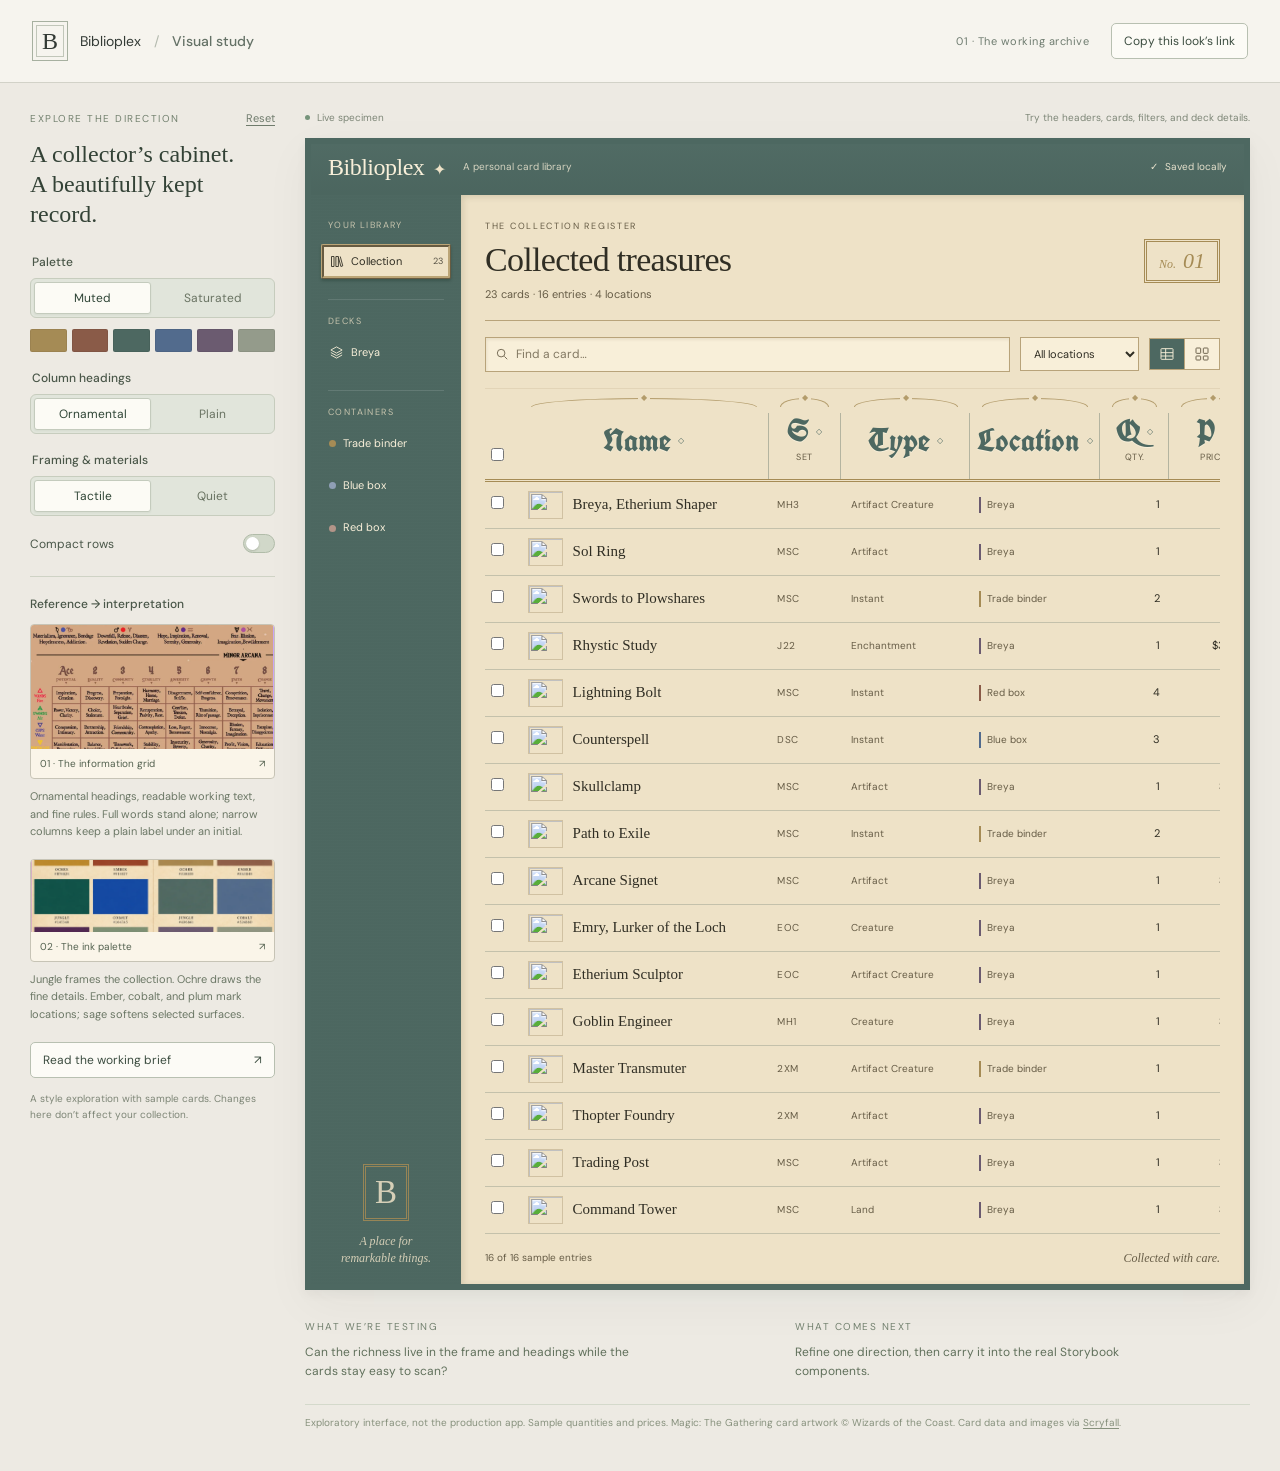
==== public/index.html @ 2338e97a "Create standalone Biblioplex visual design study" ====
<!doctype html>
<html lang="en">
<head>
  <meta charset="utf-8">
  <meta name="viewport" content="width=device-width,initial-scale=1">
  <meta name="theme-color" content="#edeae3">
  <meta name="description" content="An evolving visual study for Biblioplex: translating fantasy publishing, physical collections, and personal software into a working interface.">
  <title>Biblioplex — visual study</title>
  <link rel="preconnect" href="https://fonts.googleapis.com">
  <link rel="preconnect" href="https://fonts.gstatic.com" crossorigin>
  <link href="https://fonts.googleapis.com/css2?family=DM+Sans:wght@400;500;600;700&family=IM+Fell+English:ital@0;1&family=UnifrakturCook:wght@700&display=swap" rel="stylesheet">
  <link rel="stylesheet" href="./study.css">
  <script type="module" src="./study.js"></script>
</head>
<body>
  <header class="study-header">
    <a class="study-identity" href="./"><span class="study-monogram">B</span><span>Biblioplex <span class="study-divider">/</span> <strong>Visual study</strong></span></a>
    <div class="study-header-actions"><span class="study-edition">01 · The working archive</span><button id="copy-link" class="study-button">Copy this look’s link</button></div>
  </header>
  <div class="study-layout">
    <aside class="study-rail" aria-label="Design study controls and references">
      <div class="study-rail-heading"><span class="overline">Explore the direction</span><button id="reset-study" class="text-button">Reset</button></div>
      <p class="study-lead">A collector’s cabinet.<br>A beautifully kept record.</p>
      <form id="design-controls" class="study-controls">
        <fieldset><legend>Palette</legend><div class="segmented"><label><input type="radio" name="palette" value="muted" checked><span>Muted</span></label><label><input type="radio" name="palette" value="saturated"><span>Saturated</span></label></div></fieldset>
        <div id="palette-swatches" class="swatches" aria-label="Exact reference colors"></div>
        <fieldset><legend>Column headings</legend><div class="segmented"><label><input type="radio" name="headings" value="ornate" checked><span>Ornamental</span></label><label><input type="radio" name="headings" value="plain"><span>Plain</span></label></div></fieldset>
        <fieldset><legend>Framing & materials</legend><div class="segmented"><label><input type="radio" name="frame" value="tactile" checked><span>Tactile</span></label><label><input type="radio" name="frame" value="quiet"><span>Quiet</span></label></div></fieldset>
        <label class="toggle-label"><span>Compact rows</span><input type="checkbox" name="compact" role="switch"></label>
      </form>
      <div class="reference-block">
        <h2>Reference → interpretation</h2>
        <button class="reference-image" data-reference="grid" aria-label="Enlarge medieval grid reference"><img src="./assets/medieval-grid-reference.png" alt="Tarot reference with expressive medieval lettering above a dense ruled table"><span>01 · The information grid <span aria-hidden="true">↗</span></span></button>
        <p>Ornamental headings, readable working text, and fine rules. Full words stand alone; narrow columns keep a plain label under an initial.</p>
        <button class="reference-image palette-image" data-reference="palette" aria-label="Enlarge palette reference"><img src="./assets/palette-reference.png" alt="Two palettes of ochre, ember, jungle, cobalt, plum, and sage with hex values"><span>02 · The ink palette <span aria-hidden="true">↗</span></span></button>
        <p>Jungle frames the collection. Ochre draws the fine details. Ember, cobalt, and plum mark locations; sage softens selected surfaces.</p>
      </div>
      <button id="open-brief" class="study-button brief-button">Read the working brief <span aria-hidden="true">↗</span></button>
      <p class="study-footnote">A style exploration with sample cards. Changes here don’t affect your collection.</p>
    </aside>

    <main class="study-canvas" aria-label="Interactive Biblioplex study">
      <div class="canvas-caption"><span><span class="status-dot"></span> Live specimen</span><span>Try the headers, cards, filters, and deck details.</span></div>
      <div id="specimen" class="app" data-headings="ornate" data-frame="tactile">
        <header class="app-bar"><button class="app-brand" data-view="collection" aria-label="Go to collection">Biblioplex <span aria-hidden="true">✦</span></button><span class="app-bar-subtitle">A personal card library</span><span class="app-save-state"><span aria-hidden="true">✓</span> Saved locally</span></header>
        <div class="app-layout">
          <aside class="app-sidebar">
            <span class="nav-eyebrow">Your library</span>
            <nav aria-label="Biblioplex navigation">
              <button class="nav-item" data-view="collection" aria-current="page"><svg aria-hidden="true" viewBox="0 0 24 24"><path d="M4 4h4v16H4zM11 4h4v16h-4zM18 4l4 15-3 1-4-15"/></svg><span>Collection</span><small id="nav-card-count"></small></button>
              <div class="nav-divider"></div><span class="nav-eyebrow">Decks</span>
              <button class="nav-item" data-view="deck"><svg aria-hidden="true" viewBox="0 0 24 24"><path d="m12 3 9 5-9 5-9-5 9-5Zm-9 9 9 5 9-5M3 16l9 5 9-5"/></svg><span class="deck-title">Breya</span></button>
              <div class="nav-divider"></div><span class="nav-eyebrow">Containers</span>
              <button class="nav-item container-nav" data-location="Trade binder"><span class="location-dot ochre"></span><span>Trade binder</span></button>
              <button class="nav-item container-nav" data-location="Blue box"><span class="location-dot cobalt"></span><span>Blue box</span></button>
              <button class="nav-item container-nav" data-location="Red box"><span class="location-dot ember"></span><span>Red box</span></button>
            </nav>
            <div class="library-plate"><span class="library-plate-initial">B</span><span>A place for<br>remarkable things.</span></div>
          </aside>
          <div class="app-workspace">
            <section id="collection-view">
              <header class="workspace-header"><div><div class="app-eyebrow">The collection register</div><h1>Collected treasures</h1><p id="collection-summary"></p></div><span class="edition-mark" aria-hidden="true">No. <strong>01</strong></span></header>
              <div class="collection-tools">
                <label class="app-search"><svg aria-hidden="true" viewBox="0 0 24 24"><circle cx="10.5" cy="10.5" r="6.5"/><path d="m16 16 5 5"/></svg><input id="search" type="search" placeholder="Find a card…" aria-label="Search collection"></label>
                <label class="location-filter"><span class="sr-only">Filter by location</span><select id="location-filter"><option value="">All locations</option><option>Breya</option><option>Trade binder</option><option>Blue box</option><option>Red box</option></select></label>
                <div class="view-switch" aria-label="Collection display"><button data-display="table" aria-label="Table view" aria-pressed="true"><svg aria-hidden="true" viewBox="0 0 24 24"><rect x="3" y="4" width="18" height="16" rx="1"/><path d="M3 10h18M3 15h18M10 4v16"/></svg></button><button data-display="gallery" aria-label="Gallery view" aria-pressed="false"><svg aria-hidden="true" viewBox="0 0 24 24"><rect x="3" y="3" width="7" height="8" rx="1"/><rect x="14" y="3" width="7" height="8" rx="1"/><rect x="3" y="15" width="7" height="6" rx="1"/><rect x="14" y="15" width="7" height="6" rx="1"/></svg></button></div>
              </div>
              <div id="selection-bar" class="selection-bar" hidden><span id="selection-count"></span><button id="clear-selection">Clear selection</button></div>
              <div class="table-scroll" id="table-view"><table id="collection-table" aria-label="Sample card collection"><colgroup></colgroup><thead><tr></tr></thead><tbody></tbody></table></div>
              <div id="gallery-view" class="card-gallery" hidden></div>
              <div id="no-results" class="no-results" hidden><span aria-hidden="true">✦</span><h2>No cards found</h2><p>Try another name or look in all locations.</p><button id="clear-filters" class="app-button">Clear filters</button></div>
              <footer class="collection-footer"><span id="result-count" aria-live="polite"></span><span class="footer-imprint">Collected with care.</span></footer>
            </section>
            <section id="deck-view" hidden>
              <header class="workspace-header"><div><div class="app-eyebrow" id="deck-format-label">Your decks / Commander</div><h1 class="deck-title">Breya</h1><p>Breya, Etherium Shaper</p></div><button id="edit-deck" class="app-button primary">Edit details</button></header>
              <div class="deck-overview"><button id="commander-preview" aria-label="View Breya card"><img id="commander-art" alt="Breya, Etherium Shaper card artwork"></button><div class="deck-overview-copy"><span class="record-label">The artifact collection</span><p id="deck-description">An artifact toolbox, assembled one curious piece at a time.</p><span class="deck-color-identity">White · Blue · Black · Red</span></div></div>
              <div class="deck-section-header"><h2>The decklist</h2><span>Sample excerpt</span></div>
              <div id="deck-columns" class="deck-columns"></div>
              <footer class="collection-footer"><span>Names and artwork from Scryfall</span><span class="footer-imprint">A work in progress, worth keeping.</span></footer>
            </section>
          </div>
        </div>
      </div>
      <div class="study-observations"><div><span class="overline">What we’re testing</span><p>Can the richness live in the frame and headings while the cards stay easy to scan?</p></div><div><span class="overline">What comes next</span><p>Refine one direction, then carry it into the real Storybook components.</p></div></div>
      <footer class="study-credits">Exploratory interface, not the production app. Sample quantities and prices. Magic: The Gathering card artwork © Wizards of the Coast. Card data and images via <a href="https://scryfall.com" target="_blank" rel="noreferrer">Scryfall</a>.</footer>
    </main>
  </div>

  <dialog id="deck-dialog" class="app-dialog" aria-labelledby="deck-dialog-title"><form id="deck-form"><header class="dialog-header"><span class="app-eyebrow">Deck record · 01</span><h2 id="deck-dialog-title">Edit deck details</h2><button type="button" class="dialog-close" data-close aria-label="Close deck details">×</button></header><div class="dialog-body"><label>Deck name<input name="name" required maxlength="80"></label><label>Description<textarea name="description" rows="3" maxlength="500"></textarea></label><label>Format<select name="format"><option>Commander</option><option>Modern</option><option>Legacy</option><option>Casual</option></select></label></div><footer class="dialog-footer"><button type="button" class="app-button" data-close>Cancel</button><button type="submit" class="app-button primary">Save changes</button></footer></form></dialog>
  <dialog id="card-dialog" class="app-dialog card-dialog" aria-labelledby="card-dialog-title"><button class="dialog-close" data-close aria-label="Close card details">×</button><div class="card-detail-layout"><img id="card-full-image" alt=""><div class="card-detail-copy"><span class="app-eyebrow">From the collection</span><h2 id="card-dialog-title"></h2><p id="card-type"></p><p id="card-oracle"></p><dl id="card-record"></dl><a id="card-source" target="_blank" rel="noreferrer">View on Scryfall ↗</a></div></div></dialog>
  <dialog id="reference-dialog" class="reference-dialog" aria-label="Enlarged design reference"><button class="dialog-close" data-close aria-label="Close reference">×</button><img id="reference-full-image" alt=""><p id="reference-caption"></p></dialog>
  <dialog id="brief-dialog" class="brief-dialog" aria-labelledby="brief-title"><button class="dialog-close" data-close aria-label="Close brief">×</button><span class="overline">Working brief · September 9, 2026</span><h2 id="brief-title">The working archive</h2><p class="brief-intro">The richness of fantasy publishing. The pleasure of keeping physical objects. The directness of personal software.</p><h3>The cards are the treasure</h3><p>Artwork and information stay important. The surrounding material should make them feel collected and cared for.</p><h3>Rich at the edges, clear at the center</h3><p>Give framing, headings, and special surfaces room for expression. Keep repeated rows and forms comfortable to use.</p><h3>Materials have a job</h3><p>Paper holds records, a frame contains them, an inset field invites writing. Depth should describe the interface.</p><h3>Dense can be beautiful</h3><p>Use alignment, proportion, typography, and rules to make a dense collection legible.</p><h3>Test the feeling through use</h3><p>Compare sorting, narrow columns, real artwork, empty results, and an edit dialog. We’ll choose treatments here, then verify them in the production components.</p><div class="brief-decision"><strong>Current direction</strong><p>B’s material character; the exact supplied palettes; medieval column lettering; no repeated label beneath a full-word heading. Everything else is still open to refinement.</p></div></dialog>
  <div id="study-toast" class="study-toast" role="status" hidden></div>
</body>
</html>
---- public/study.css ----
:root{font-family:'DM Sans',sans-serif;color:#333a35;background:#edeae3;font-synthesis:none;--jungle:#4d6861;--ochre:#a58b55;--ember:#8a5b48;--cobalt:#526b8d;--plum:#6b5b70;--sage:#949b8b;--paper:#eee2c7;--paper-light:#f8efd9;--ink:#302e24;--muted-ink:#665c46;--rule:#b8a37a;--row-pad:9px;--display-font:'UnifrakturCook',Georgia,serif;--content-font:'IM Fell English',Georgia,serif}
*{box-sizing:border-box}body{margin:0}button,input,textarea,select{font:inherit}button{cursor:pointer}button,a,input,textarea,select{touch-action:manipulation}button{transition:transform 120ms cubic-bezier(.23,1,.32,1)}button:active{transform:translateY(1px)}a{color:inherit}button:focus-visible,a:focus-visible,input:focus-visible,select:focus-visible,textarea:focus-visible{outline:3px solid var(--cobalt);outline-offset:3px}[hidden]{display:none!important}.sr-only{position:absolute;width:1px;height:1px;padding:0;margin:-1px;overflow:hidden;clip:rect(0,0,0,0);white-space:nowrap;border:0}
.study-header{min-height:83px;border-bottom:1px solid #d2d2c8;display:flex;align-items:center;justify-content:space-between;gap:20px;padding:18px 32px;background:#f6f4ee}.study-identity{display:flex;align-items:center;gap:12px;text-decoration:none;font-size:14px}.study-identity strong{font-weight:500;color:#647166}.study-monogram{font:24px 'IM Fell English',serif;display:grid;place-items:center;width:36px;height:40px;border:1px solid #a7b0a0;box-shadow:inset 0 0 0 3px #f6f4ee,inset 0 0 0 4px #c1c6b9}.study-divider{margin:0 9px;color:#b4baae}.study-header-actions{display:flex;gap:22px;align-items:center}.study-edition{font-size:11px;letter-spacing:.5px;color:#6f7c70}.study-button{border:1px solid #b8c0b1;background:#fcfbf6;border-radius:5px;padding:9px 12px;font-size:12px;color:#3c4d40}.study-button:hover{background:#e8eddf}.text-button{padding:0;background:none;border:0;font-size:11px;text-decoration:underline;text-underline-offset:3px;color:#6f7b6c}.study-layout{max-width:1900px;margin:auto;padding:28px 30px 40px;display:grid;grid-template-columns:245px minmax(0,1fr);gap:30px}.study-rail{min-width:0}.study-rail-heading{display:flex;align-items:center;justify-content:space-between}.overline{font-size:10px;letter-spacing:1.5px;text-transform:uppercase;color:#73816f}.study-lead{font:24px/1.25 'IM Fell English',Georgia,serif;margin:14px 0 25px;color:#334236}.study-controls{display:grid;gap:18px}.study-controls fieldset{padding:0;border:0;margin:0;min-width:0}.study-controls legend{font-size:12px;font-weight:500;margin-bottom:8px;color:#4a5749}.segmented{display:flex;border:1px solid #c7cdbe;background:#e1e5db;padding:3px;border-radius:6px;gap:3px}.segmented label{flex:1;position:relative;text-align:center;cursor:pointer}.segmented input{position:absolute;opacity:0;width:1px;height:1px}.segmented span{display:block;border:1px solid transparent;border-radius:3px;padding:7px 5px;font-size:12px;color:#697362}.segmented input:checked+span{background:#fcfbf5;color:#2f4536;border-color:#c4cbbd;box-shadow:0 1px 2px #364b3410}.segmented input:focus-visible+span{outline:3px solid var(--cobalt);outline-offset:2px}.toggle-label{display:flex;justify-content:space-between;align-items:center;font-size:12px;color:#4a5749}.toggle-label input{appearance:none;width:32px;height:19px;border-radius:20px;border:1px solid #b1bca9;background:#d1d8c9;position:relative;margin:0;cursor:pointer}.toggle-label input:before{content:'';position:absolute;width:13px;height:13px;top:2px;left:2px;border-radius:50%;background:#fff;box-shadow:0 1px 2px #26332433}.toggle-label input:checked{background:#4d6861;border-color:#4d6861}.toggle-label input:checked:before{left:15px}.swatches{display:grid;grid-template-columns:repeat(6,1fr);gap:5px;margin-top:-7px}.swatch{height:23px;border-radius:2px;border:1px solid #00000010;position:relative}.swatch span{position:absolute;z-index:12;bottom:30px;left:0;min-width:110px;white-space:nowrap;background:#fcfbf5;border:1px solid #b8c0b1;padding:7px;border-radius:3px;font-size:10px;display:none;box-shadow:0 3px 12px #2d3c2a20}.swatch:hover span,.swatch:focus span{display:block}.swatch:nth-last-child(-n+3) span{left:auto;right:0}.reference-block{border-top:1px solid #cfd3c5;margin-top:23px;padding-top:19px}.reference-block h2{font-size:12px;font-weight:500;color:#4a5749;margin:0 0 12px}.reference-image{border:1px solid #c7c4b6;border-radius:4px;display:block;width:100%;padding:0;background:#faf5e9;overflow:hidden;text-align:left;color:#53614f}.reference-image img{display:block;width:100%;height:124px;object-fit:cover;object-position:50% 68%}.reference-image>span{display:flex;justify-content:space-between;padding:8px 9px;font-size:10px}.palette-image img{height:72px;object-position:center 44%}.reference-block p{font-size:11px;line-height:1.6;color:#6b7765;margin:9px 0 18px}.brief-button{display:flex;justify-content:space-between;width:100%;margin-top:3px}.study-footnote{font-size:10px;line-height:1.6;color:#7d8576;margin:13px 0}.study-canvas{min-width:0}.canvas-caption{display:flex;justify-content:space-between;gap:20px;font-size:10px;color:#7d8677;margin:0 0 14px}.canvas-caption>span:first-child{display:flex;align-items:center;gap:7px}.status-dot{width:5px;height:5px;border-radius:50%;background:#76947b}.study-observations{display:grid;grid-template-columns:1fr 1fr;gap:35px;padding:24px 0 15px}.study-observations p{font-size:12px;line-height:1.6;max-width:340px;margin:8px 0;color:#60705b}.study-credits{font-size:10px;line-height:1.6;color:#87917d;padding-top:10px;border-top:1px solid #d4d9cb}.study-credits a{text-underline-offset:2px}
.app{border:6px solid var(--jungle);background:var(--jungle);color:var(--ink);font:12px/1.4 'DM Sans',sans-serif;box-shadow:0 4px 10px #27352d0c,0 14px 45px #27352d0b;min-width:0}.app-bar{display:flex;align-items:center;gap:18px;padding:11px 17px 16px;color:var(--paper-light);background:linear-gradient(#ffffff05,#00000006)}.app-brand{font:24px/1 'IM Fell English',Georgia,serif;letter-spacing:-.5px;border:0;padding:0;background:none;color:inherit;white-space:nowrap}.app-brand span{font-size:16px;color:var(--paper);padding-left:3px}.app-bar-subtitle{font-size:10px;opacity:.8}.app-save-state{font-size:10px;margin-left:auto;white-space:nowrap;opacity:.9}.app-save-state>span{margin-right:4px}.app-layout{display:grid;grid-template-columns:150px minmax(0,1fr)}.app-sidebar{padding:24px 10px 17px;display:flex;flex-direction:column;color:var(--paper-light);background:repeating-linear-gradient(0deg,#00000002,#00000002 2px,#ffffff02 3px)}.nav-eyebrow{display:block;font-size:9px;text-transform:uppercase;letter-spacing:1.4px;color:var(--paper);opacity:.75;padding:0 7px;margin:0 0 12px}.app-sidebar nav{display:grid;gap:7px}.nav-item{display:flex;align-items:center;gap:7px;width:100%;border:1px solid transparent;border-radius:2px;background:transparent;color:inherit;font-size:11px;padding:9px 7px;text-align:left;min-width:0}.nav-item>span:not(.location-dot){min-width:0;overflow:hidden;text-overflow:ellipsis}.nav-item small{font-size:9px;opacity:.8;margin-left:auto}.nav-item svg{width:15px;height:15px;fill:none;stroke:currentColor;stroke-width:1.4;flex-shrink:0}.nav-item:hover{background:#ffffff10}.nav-item[aria-current="page"]{background:var(--paper);color:var(--ink);border:3px ridge color-mix(in srgb,var(--ochre) 70%,var(--paper));padding:7px 5px;box-shadow:0 2px 3px #10241c44}.nav-divider{height:1px;background:#ffffff1e;margin:13px 7px 8px}.nav-divider+.nav-eyebrow{margin-bottom:0}.location-dot{display:block;width:7px;height:7px;border-radius:50%;flex-shrink:0;background:var(--ochre)}.location-dot.cobalt{background:color-mix(in srgb,var(--cobalt) 65%,white)}.location-dot.ember{background:color-mix(in srgb,var(--ember) 65%,white)}.library-plate{margin-top:auto;display:grid;place-items:center;gap:12px;text-align:center;color:var(--paper);padding-top:50px;font:italic 12px/1.4 'IM Fell English',serif;opacity:.85}.library-plate-initial{font:33px 'IM Fell English',serif;border:3px double var(--ochre);width:46px;height:57px;display:grid;place-items:center}.app-workspace{background:var(--paper);box-shadow:inset 2px 2px 6px #3f351625;padding:25px 24px 15px;min-width:0}.workspace-header{display:flex;align-items:center;justify-content:space-between;gap:15px}.app-eyebrow{font:9px 'DM Sans',sans-serif;text-transform:uppercase;letter-spacing:1.7px;color:var(--muted-ink);margin-bottom:10px}.workspace-header h1{font:34px/1.05 var(--content-font);letter-spacing:-.7px;margin:0}.workspace-header p{font-size:11px;color:var(--muted-ink);margin:9px 0 0}.edition-mark{font:italic 12px 'IM Fell English',serif;color:var(--ochre);border:3px double var(--ochre);padding:6px 12px;white-space:nowrap}.edition-mark strong{font-weight:400;font-size:22px;margin-left:4px}.collection-tools{display:flex;gap:10px;align-items:center;flex-wrap:wrap;padding:16px 0;margin-top:18px;border-top:1px solid var(--rule);border-bottom:1px solid #a995702e}.app-search{display:flex;align-items:center;gap:7px;flex:1;min-width:140px;padding:8px 9px;border:1px solid var(--rule);background:var(--paper-light);box-shadow:inset 1px 2px 3px #49381515}.app-search svg{width:14px;height:14px;stroke:var(--muted-ink);fill:none;stroke-width:1.5;flex-shrink:0}.app-search input{background:transparent;color:var(--ink);width:100%;min-width:0;border:0;font-size:12px;padding:0}.app-search input:focus-visible{outline-offset:5px}.app-search input::placeholder{color:var(--muted-ink);opacity:.8}.location-filter select{font-size:11px;padding:8px 24px 8px 9px;border:1px solid var(--rule);border-radius:0;color:var(--ink);background:var(--paper-light);max-width:165px}.view-switch{display:flex;border:1px solid var(--rule)}.view-switch button{padding:7px 9px;background:var(--paper-light);border:0;color:var(--muted-ink);display:grid;place-items:center}.view-switch button+button{border-left:1px solid var(--rule)}.view-switch button[aria-pressed="true"]{background:var(--jungle);color:var(--paper-light)}.view-switch svg{width:16px;height:16px;stroke:currentColor;fill:none;stroke-width:1.4}.table-scroll{overflow-x:auto;max-width:100%}#collection-table{table-layout:fixed;border-collapse:collapse;min-width:100%;width:772px;text-align:left}#collection-table th{padding:0;font-weight:400;vertical-align:bottom;border-bottom:3px double var(--ochre);position:relative}#collection-table .check-head{vertical-align:bottom;padding:0 6px 13px}.column-head{container-type:inline-size;height:90px;position:relative}.sort-button{height:100%;width:100%;padding:23px 8px 12px;display:flex;flex-direction:column;align-items:center;justify-content:center;gap:5px;border:0;background:none;color:var(--jungle)}.header-letter{font:700 32px/1 var(--display-font);display:flex;gap:6px;align-items:center;justify-content:center;white-space:nowrap;text-shadow:0 1px var(--paper-light)}.header-initial{display:none}.header-arrow{width:8px;font:8px 'DM Sans',sans-serif;text-shadow:none;color:var(--jungle)}.header-caption{display:none;font-size:9px;letter-spacing:.5px;text-transform:uppercase;color:var(--muted-ink);white-space:nowrap}.header-arch{position:absolute;top:9px;left:12px;right:12px;height:9px;border:1px solid var(--ochre);border-bottom:0;border-radius:50% 50% 0 0/100% 100% 0 0;opacity:.8;pointer-events:none}.header-arch:after{content:'◆';position:absolute;top:-6px;left:calc(50% - 6px);width:12px;font:8px/10px Georgia,serif;color:var(--ochre);background:var(--paper);text-align:center}.sort-button:hover{background:color-mix(in srgb,var(--ochre) 12%,transparent)}th[aria-sort="ascending"] .sort-button,th[aria-sort="descending"] .sort-button{background:color-mix(in srgb,var(--sage) 20%,transparent)}.resize-handle{position:absolute;top:0;bottom:0;right:-5px;width:11px;border:0;background:none;cursor:col-resize;z-index:2;touch-action:none;padding:0}.resize-handle:before{content:'';position:absolute;top:24px;bottom:0;left:5px;border-left:1px solid color-mix(in srgb,var(--sage) 65%,var(--paper))}.resize-handle:hover:before,.resize-handle:focus-visible:before{border-left:3px solid var(--jungle)}.app input[type="checkbox"]{width:13px;height:13px;accent-color:var(--jungle);margin:0;cursor:pointer}#collection-table td{padding:var(--row-pad) 9px;border-bottom:1px solid color-mix(in srgb,var(--sage) 47%,var(--paper));vertical-align:middle;font-size:11px;color:var(--ink);overflow-wrap:anywhere;font-variant-numeric:tabular-nums}#collection-table td:first-child{padding-left:6px;padding-right:6px}#collection-table td.numeric{text-align:right}#collection-table .set-cell{color:var(--muted-ink);font-size:10px;letter-spacing:.5px}#collection-table .type-cell{font-size:10px;color:var(--muted-ink)}.card-name-button{padding:0;border:0;background:none;display:flex;gap:10px;align-items:center;text-align:left;color:var(--ink);width:100%;font:15px/1.13 var(--content-font)}.card-name-button:hover .card-name{text-decoration:underline;text-decoration-color:var(--ochre);text-underline-offset:3px}.card-thumb{display:block;width:35px;height:28px;object-fit:cover;border:1px solid #765c3540;flex-shrink:0}.card-name-button .card-name{min-width:0;overflow-wrap:anywhere}.location-label{display:inline-block;border-left:2px solid var(--plum);padding:1px 0 1px 6px;font-size:10px;color:var(--muted-ink)}.location-label[data-location="Trade binder"]{border-color:var(--ochre)}.location-label[data-location="Blue box"]{border-color:var(--cobalt)}.location-label[data-location="Red box"]{border-color:var(--ember)}#collection-table tbody tr:hover{background:color-mix(in srgb,var(--sage) 15%,transparent)}#collection-table tbody tr.selected{background:color-mix(in srgb,var(--sage) 27%,transparent)}.selection-bar{display:flex;justify-content:space-between;gap:16px;align-items:center;background:color-mix(in srgb,var(--sage) 27%,var(--paper));padding:9px 12px;font-size:11px;border-bottom:1px solid var(--rule)}.selection-bar button{font-size:11px;color:var(--ink);background:none;border:0;text-decoration:underline;text-underline-offset:3px}.collection-footer{display:flex;justify-content:space-between;gap:15px;padding:17px 0 3px;color:var(--muted-ink);font-size:10px}.footer-imprint{font:italic 12px var(--content-font)}.card-gallery{display:grid;grid-template-columns:repeat(auto-fill,minmax(125px,1fr));gap:18px;padding:20px 0}.gallery-card{border:0;background:none;padding:0;text-align:left;color:var(--ink)}.gallery-card img{display:block;width:100%;height:auto;aspect-ratio:488/680;border-radius:7px;object-fit:cover;box-shadow:0 2px 3px #30231630}.gallery-card span{display:block;font:14px var(--content-font);margin-top:8px}.gallery-card small{display:block;font-size:10px;margin-top:4px;color:var(--muted-ink)}.no-results{padding:45px 15px;text-align:center}.no-results>span{font-size:28px;color:var(--ochre)}.no-results h2{font:25px var(--content-font);margin:12px 0}.no-results p{font-size:12px;color:var(--muted-ink)}.app-button{border:1px solid var(--rule);padding:8px 12px;background:var(--paper-light);color:var(--ink);border-radius:2px;font-size:11px;box-shadow:inset 0 1px 0 #ffffff44,0 1px 1px #33261915}.app-button.primary{background:var(--jungle);border-color:var(--jungle);color:var(--paper-light);box-shadow:inset 0 1px 0 #ffffff33,0 2px 0 #1a342a66}.app-button:hover{filter:brightness(.97)}
.deck-overview{display:flex;gap:25px;align-items:center;margin:24px 0;border-top:3px double var(--ochre);border-bottom:1px solid var(--rule);padding:22px 0}.deck-overview>button{width:180px;flex-shrink:0;padding:4px;border:3px double var(--ochre);background:var(--paper-light)}.deck-overview img{width:100%;height:116px;display:block;object-fit:cover}.record-label{display:inline-block;font-size:9px;letter-spacing:1.2px;text-transform:uppercase;color:var(--muted-ink);border:3px double var(--ochre);padding:4px 8px}.deck-overview-copy>p{font:italic 19px/1.35 var(--content-font);max-width:290px;margin:16px 0}.deck-color-identity{font-size:10px;color:var(--muted-ink)}.deck-section-header{display:flex;align-items:center;justify-content:space-between;gap:20px;border-bottom:1px solid var(--rule);padding-bottom:10px}.deck-section-header h2{font:24px var(--content-font);margin:0}.deck-section-header>span{font-size:10px;color:var(--muted-ink)}.deck-columns{display:grid;grid-template-columns:1fr 1fr;gap:26px;margin:23px 0}.deck-group h3{font:20px var(--content-font);display:flex;justify-content:space-between;align-items:center;border-bottom:1px solid var(--rule);margin:0 0 6px;padding-bottom:7px}.deck-group h3 small{font:10px 'DM Sans',sans-serif;color:var(--muted-ink)}.deck-card{display:flex;gap:9px;align-items:center;border:0;background:none;padding:8px 0;text-align:left;width:100%;color:var(--ink);font:14px var(--content-font)}.deck-card>span:first-child{font:10px 'DM Sans',sans-serif;color:var(--muted-ink)}.deck-card:hover{text-decoration:underline;text-underline-offset:3px}
dialog{padding:0;border:0;max-height:calc(100dvh - 40px);overflow:auto}dialog::backdrop{background:#1e302db3;backdrop-filter:blur(2px)}.app-dialog{background:var(--paper);color:var(--ink);border:6px solid var(--jungle);outline:1px solid var(--ochre);width:min(460px,calc(100% - 32px));box-shadow:0 20px 70px #14221c60}.dialog-header{padding:24px 26px 20px;border-bottom:1px solid var(--rule);background:color-mix(in srgb,var(--ochre) 15%,var(--paper));position:relative}.dialog-header .app-eyebrow{display:inline-block;border:3px double var(--ochre);padding:3px 7px;letter-spacing:1px;margin-bottom:12px}.dialog-header h2{font:26px var(--content-font);margin:0 28px 0 0}.dialog-close{position:absolute;right:13px;top:10px;z-index:1;background:none;border:0;font:26px 'DM Sans',sans-serif;color:inherit;padding:2px 8px;line-height:1.2}.dialog-body{padding:22px 26px;display:grid;gap:18px}.dialog-body label{display:grid;gap:7px;font-size:12px;color:var(--ink)}.dialog-body input,.dialog-body textarea,.dialog-body select{min-width:0;width:100%;padding:9px 10px;border:1px solid var(--rule);background:var(--paper-light);color:var(--ink);font-size:13px;box-shadow:inset 1px 2px 3px #46331915;border-radius:1px}.dialog-body textarea{resize:vertical}.dialog-footer{padding:0 26px 24px;display:flex;justify-content:flex-end;gap:10px}.card-dialog{width:min(740px,calc(100% - 32px));padding:26px;position:relative}.card-detail-layout{display:grid;grid-template-columns:minmax(0,260px) minmax(0,1fr);gap:28px;align-items:center}.card-detail-layout>img{width:100%;border-radius:12px;box-shadow:0 5px 15px #30281933}.card-detail-copy h2{font:28px/1.1 var(--content-font);margin:12px 0}.card-detail-copy #card-type{font-size:11px;color:var(--muted-ink)}.card-detail-copy #card-oracle{font:16px/1.5 var(--content-font);white-space:pre-line}.card-detail-copy dl{display:grid;grid-template-columns:80px 1fr;gap:7px 12px;font-size:11px;border-top:1px solid var(--rule);padding-top:15px}.card-detail-copy dt{color:var(--muted-ink)}.card-detail-copy dd{margin:0}.card-detail-copy a{display:inline-block;font-size:11px;color:var(--jungle);margin-top:15px;text-underline-offset:3px}.reference-dialog{position:relative;width:min(1060px,calc(100% - 30px));background:#f7f0df;border:1px solid #8e977f;padding:24px}.reference-dialog img{display:block;max-width:100%;max-height:calc(100dvh - 145px);margin:8px auto 0;object-fit:contain}.reference-dialog p{font-size:12px;text-align:center;margin:15px 0 0;color:#626d58}.reference-dialog .dialog-close{background:#f7f0df;right:5px;top:3px}.brief-dialog{position:relative;width:min(610px,calc(100% - 30px));padding:38px 42px;background:#f8f5ed;color:#394837;border:1px solid #acb59f}.brief-dialog h2{font:38px 'IM Fell English',serif;margin:12px 0}.brief-intro{font:20px/1.45 'IM Fell English',serif;color:#617255}.brief-dialog h3{font-size:13px;margin:24px 0 7px}.brief-dialog p:not(.brief-intro){font-size:12px;line-height:1.7;color:#66755d;margin-top:0}.brief-decision{background:#e7ecdf;border-left:3px solid #8f9c7f;padding:14px 16px;margin-top:25px}.brief-decision strong{font-size:11px}.brief-decision p{margin:7px 0 0!important}.study-toast{position:fixed;bottom:24px;left:50%;transform:translateX(-50%);background:#2f493c;color:#f8f7ec;padding:12px 20px;border-radius:5px;box-shadow:0 4px 20px #1d382e30;font-size:12px;z-index:50;max-width:calc(100% - 30px)}
[data-headings="plain"] .column-head{height:47px}[data-headings="plain"] .header-arch{display:none}[data-headings="plain"] .header-letter{font:500 11px 'DM Sans',sans-serif;text-shadow:none;gap:5px}[data-headings="plain"] .sort-button{padding:12px 8px;align-items:start}[data-headings="plain"] .header-caption{display:none!important}[data-headings="plain"] .header-word{display:inline!important}[data-headings="plain"] .header-initial{display:none!important}[data-headings="plain"] .resize-handle:before{top:9px}[data-headings="plain"] .check-head{padding-bottom:13px}
[data-frame="quiet"].app{border-width:1px;box-shadow:none}[data-frame="quiet"] .app-bar{padding:16px 21px;background:none}[data-frame="quiet"] .app-sidebar{background:color-mix(in srgb,var(--sage) 22%,var(--paper));color:var(--ink);border-right:1px solid var(--rule)}[data-frame="quiet"] .nav-eyebrow,[data-frame="quiet"] .library-plate{color:var(--muted-ink)}[data-frame="quiet"] .nav-item[aria-current="page"]{border:0;border-left:2px solid var(--jungle);padding:9px 7px 9px 5px;box-shadow:none;background:var(--paper-light)}[data-frame="quiet"] .nav-divider{background:var(--rule);opacity:.5}[data-frame="quiet"] .library-plate-initial{border-width:1px}[data-frame="quiet"] .app-workspace,[data-frame="quiet"] .app-search,[data-frame="quiet"] .app-button{box-shadow:none}[data-frame="quiet"] .edition-mark{border-width:0}[data-frame="quiet"] .location-dot.cobalt{background:var(--cobalt)}[data-frame="quiet"] .location-dot.ember{background:var(--ember)}body[data-frame="quiet"] .app-dialog{border:1px solid var(--rule);outline:0}body[data-frame="quiet"] .dialog-header{background:var(--paper)}body[data-frame="quiet"] .dialog-header .app-eyebrow{border:0;padding:0}body[data-frame="quiet"] .dialog-body input,body[data-frame="quiet"] .dialog-body textarea{box-shadow:none}
@container(max-width:115px){.header-word{display:none}.header-initial{display:inline}.header-caption{display:block}.header-letter{font-size:31px}}
@media(min-width:1700px){.study-layout{grid-template-columns:260px minmax(0,1fr);gap:38px}.app-layout{grid-template-columns:175px minmax(0,1fr)}.app-workspace{padding:30px 32px 18px}.app-sidebar{padding:29px 15px}.card-thumb{width:42px;height:32px}.card-name-button{font-size:16px}}
@media(max-width:1150px){.study-layout{grid-template-columns:210px minmax(0,1fr);gap:22px;padding:23px 20px}.app-layout{grid-template-columns:1fr}.app-sidebar{padding:10px 15px;display:block}.app-sidebar>.nav-eyebrow,.app-sidebar .nav-eyebrow,.nav-divider,.library-plate,.container-nav{display:none}.app-sidebar nav{display:flex;gap:12px}.nav-item{width:auto;min-width:120px}.app-workspace{padding:23px 20px 15px}.study-edition{display:none}.study-header{padding:18px 20px}}
@media(max-width:780px){.study-layout{display:flex;flex-direction:column;padding:20px 16px;gap:23px}.study-rail{display:grid;grid-template-columns:1fr 1fr;gap:0 20px}.study-rail-heading,.study-lead{grid-column:1/-1}.study-lead{font-size:26px;margin:12px 0 19px}.study-controls{grid-column:1;grid-row:3/6}.reference-block{grid-column:2;grid-row:3/7;border:0;margin:0;padding:0}.reference-block h2{margin-bottom:9px}.reference-image img{height:88px}.palette-image img{height:53px}.reference-block p{font-size:10px;margin:6px 0 13px}.brief-button{grid-column:1;margin-top:17px;align-self:end}.study-footnote{grid-column:1;font-size:9px;margin:9px 0}.canvas-caption{font-size:10px}.study-header{gap:12px;flex-wrap:wrap}.study-header-actions{margin-left:auto}.study-identity{font-size:12px;gap:9px}.study-divider{margin:0 4px}.study-button{font-size:11px}.app-bar-subtitle{display:none}.app-workspace{padding:20px 15px 12px}.workspace-header h1{font-size:31px}.study-observations{gap:20px}.study-observations p{font-size:11px}}
@media(max-width:450px){.study-layout{padding:18px 10px}.study-header{padding:14px}.study-identity{font-size:12px}.study-header-actions{margin-left:0;width:100%}.study-header-actions button{width:100%}.study-rail{gap:0 13px}.study-lead{font-size:24px}.study-controls{gap:15px}.segmented span{font-size:10px;padding:7px 3px}.study-controls legend,.toggle-label{font-size:11px}.canvas-caption>span:last-child{max-width:175px;text-align:right;line-height:1.5}.app{border-width:4px}.app-workspace{padding:19px 11px 12px}.workspace-header h1{font-size:28px}.workspace-header .edition-mark{display:none}.app-bar{padding:13px 11px 15px}.app-brand{font-size:24px}.app-save-state{font-size:9px}.collection-tools{gap:8px}.app-search{flex-basis:100%}.location-filter{flex:1}.location-filter select{max-width:none;width:100%}.view-switch button{padding:9px 13px}.footer-imprint{display:none}.deck-overview{gap:15px;align-items:start}.deck-overview>button{width:104px}.deck-overview img{height:110px}.record-label{font-size:8px;letter-spacing:.4px;padding:3px 4px}.deck-overview-copy>p{font-size:17px;margin:10px 0}.deck-color-identity{font-size:9px}.deck-columns{gap:17px}.deck-card{font-size:13px}.deck-group h3{font-size:19px}.card-gallery{grid-template-columns:repeat(2,minmax(0,1fr));gap:13px}.study-observations{display:block}.study-observations>div+div{margin-top:17px}.app-dialog{max-height:calc(100dvh - 24px)}.card-dialog{padding:26px 18px}.card-detail-layout{grid-template-columns:1fr;gap:17px}.card-detail-layout>img{max-width:220px;margin:auto}.card-detail-copy h2{font-size:25px}.brief-dialog{padding:30px 22px}.brief-dialog h2{font-size:31px}}
@media(pointer:coarse){.app input:not([type="checkbox"]),.app select,.dialog-body input,.dialog-body textarea,.dialog-body select{font-size:16px}.app-button,.nav-item,.dialog-close{min-height:44px}.view-switch button{min-width:44px;min-height:42px}.reference-image>span{padding:10px}.study-button{min-height:40px}}
@media(prefers-reduced-motion:reduce){button{transition:none}dialog::backdrop{backdrop-filter:none}}
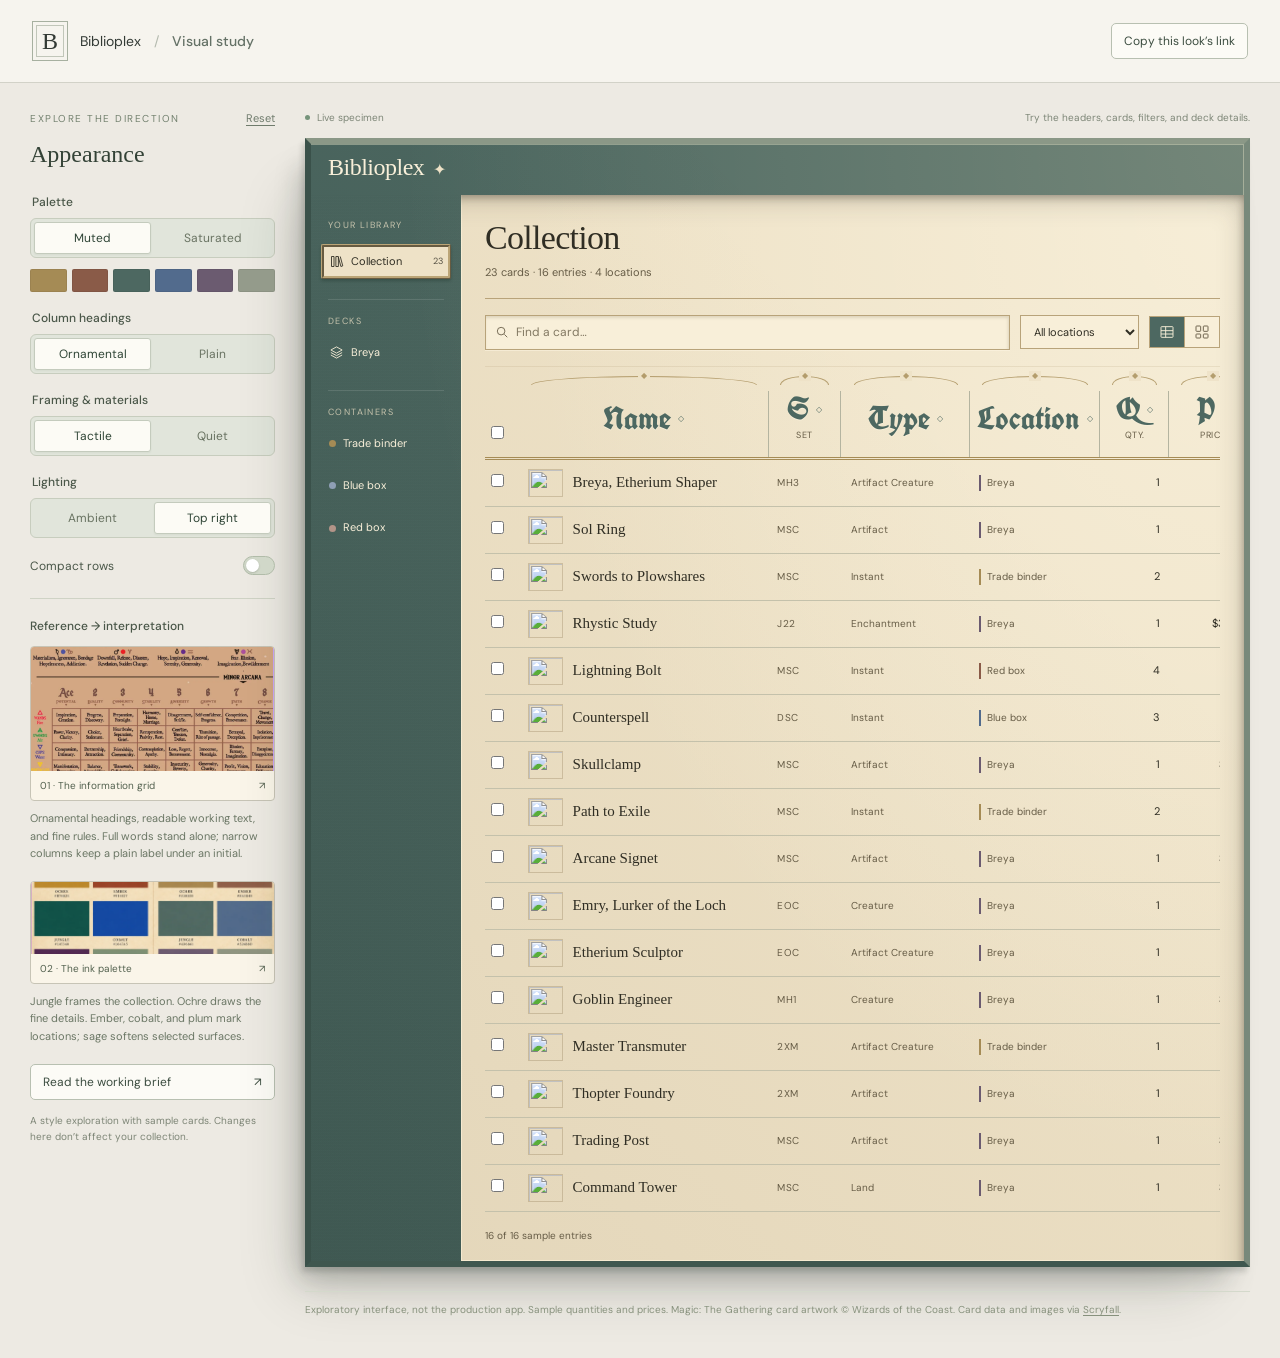
==== commit fd1b22a9: "Add directional drawer lighting and simplify study copy" ====
--- a/public/index.html
+++ b/public/index.html
@@ -15,17 +15,18 @@
 <body>
   <header class="study-header">
     <a class="study-identity" href="./"><span class="study-monogram">B</span><span>Biblioplex <span class="study-divider">/</span> <strong>Visual study</strong></span></a>
-    <div class="study-header-actions"><span class="study-edition">01 · The working archive</span><button id="copy-link" class="study-button">Copy this look’s link</button></div>
+    <div class="study-header-actions"><button id="copy-link" class="study-button">Copy this look’s link</button></div>
   </header>
   <div class="study-layout">
     <aside class="study-rail" aria-label="Design study controls and references">
       <div class="study-rail-heading"><span class="overline">Explore the direction</span><button id="reset-study" class="text-button">Reset</button></div>
-      <p class="study-lead">A collector’s cabinet.<br>A beautifully kept record.</p>
+      <p class="study-lead">Appearance</p>
       <form id="design-controls" class="study-controls">
         <fieldset><legend>Palette</legend><div class="segmented"><label><input type="radio" name="palette" value="muted" checked><span>Muted</span></label><label><input type="radio" name="palette" value="saturated"><span>Saturated</span></label></div></fieldset>
         <div id="palette-swatches" class="swatches" aria-label="Exact reference colors"></div>
         <fieldset><legend>Column headings</legend><div class="segmented"><label><input type="radio" name="headings" value="ornate" checked><span>Ornamental</span></label><label><input type="radio" name="headings" value="plain"><span>Plain</span></label></div></fieldset>
         <fieldset><legend>Framing & materials</legend><div class="segmented"><label><input type="radio" name="frame" value="tactile" checked><span>Tactile</span></label><label><input type="radio" name="frame" value="quiet"><span>Quiet</span></label></div></fieldset>
+        <fieldset><legend>Lighting</legend><div class="segmented"><label><input type="radio" name="lighting" value="ambient"><span>Ambient</span></label><label><input type="radio" name="lighting" value="top-right" checked><span>Top right</span></label></div></fieldset>
         <label class="toggle-label"><span>Compact rows</span><input type="checkbox" name="compact" role="switch"></label>
       </form>
       <div class="reference-block">
@@ -42,7 +43,7 @@
     <main class="study-canvas" aria-label="Interactive Biblioplex study">
       <div class="canvas-caption"><span><span class="status-dot"></span> Live specimen</span><span>Try the headers, cards, filters, and deck details.</span></div>
       <div id="specimen" class="app" data-headings="ornate" data-frame="tactile">
-        <header class="app-bar"><button class="app-brand" data-view="collection" aria-label="Go to collection">Biblioplex <span aria-hidden="true">✦</span></button><span class="app-bar-subtitle">A personal card library</span><span class="app-save-state"><span aria-hidden="true">✓</span> Saved locally</span></header>
+        <header class="app-bar"><button class="app-brand" data-view="collection" aria-label="Go to collection">Biblioplex <span aria-hidden="true">✦</span></button></header>
         <div class="app-layout">
           <aside class="app-sidebar">
             <span class="nav-eyebrow">Your library</span>
@@ -55,11 +56,11 @@
               <button class="nav-item container-nav" data-location="Blue box"><span class="location-dot cobalt"></span><span>Blue box</span></button>
               <button class="nav-item container-nav" data-location="Red box"><span class="location-dot ember"></span><span>Red box</span></button>
             </nav>
-            <div class="library-plate"><span class="library-plate-initial">B</span><span>A place for<br>remarkable things.</span></div>
+            
           </aside>
           <div class="app-workspace">
             <section id="collection-view">
-              <header class="workspace-header"><div><div class="app-eyebrow">The collection register</div><h1>Collected treasures</h1><p id="collection-summary"></p></div><span class="edition-mark" aria-hidden="true">No. <strong>01</strong></span></header>
+              <header class="workspace-header"><div><h1>Collection</h1><p id="collection-summary"></p></div></header>
               <div class="collection-tools">
                 <label class="app-search"><svg aria-hidden="true" viewBox="0 0 24 24"><circle cx="10.5" cy="10.5" r="6.5"/><path d="m16 16 5 5"/></svg><input id="search" type="search" placeholder="Find a card…" aria-label="Search collection"></label>
                 <label class="location-filter"><span class="sr-only">Filter by location</span><select id="location-filter"><option value="">All locations</option><option>Breya</option><option>Trade binder</option><option>Blue box</option><option>Red box</option></select></label>
@@ -69,25 +70,25 @@
               <div class="table-scroll" id="table-view"><table id="collection-table" aria-label="Sample card collection"><colgroup></colgroup><thead><tr></tr></thead><tbody></tbody></table></div>
               <div id="gallery-view" class="card-gallery" hidden></div>
               <div id="no-results" class="no-results" hidden><span aria-hidden="true">✦</span><h2>No cards found</h2><p>Try another name or look in all locations.</p><button id="clear-filters" class="app-button">Clear filters</button></div>
-              <footer class="collection-footer"><span id="result-count" aria-live="polite"></span><span class="footer-imprint">Collected with care.</span></footer>
+              <footer class="collection-footer"><span id="result-count" aria-live="polite"></span></footer>
             </section>
             <section id="deck-view" hidden>
               <header class="workspace-header"><div><div class="app-eyebrow" id="deck-format-label">Your decks / Commander</div><h1 class="deck-title">Breya</h1><p>Breya, Etherium Shaper</p></div><button id="edit-deck" class="app-button primary">Edit details</button></header>
-              <div class="deck-overview"><button id="commander-preview" aria-label="View Breya card"><img id="commander-art" alt="Breya, Etherium Shaper card artwork"></button><div class="deck-overview-copy"><span class="record-label">The artifact collection</span><p id="deck-description">An artifact toolbox, assembled one curious piece at a time.</p><span class="deck-color-identity">White · Blue · Black · Red</span></div></div>
-              <div class="deck-section-header"><h2>The decklist</h2><span>Sample excerpt</span></div>
+              <div class="deck-overview"><button id="commander-preview" aria-label="View Breya card"><img id="commander-art" alt="Breya, Etherium Shaper card artwork"></button><div class="deck-overview-copy"><p id="deck-description">Artifact Commander deck.</p><span class="deck-color-identity">White · Blue · Black · Red</span></div></div>
+              <div class="deck-section-header"><h2>Decklist</h2><span>Sample excerpt</span></div>
               <div id="deck-columns" class="deck-columns"></div>
-              <footer class="collection-footer"><span>Names and artwork from Scryfall</span><span class="footer-imprint">A work in progress, worth keeping.</span></footer>
+              <footer class="collection-footer"><span>Names and artwork from Scryfall</span></footer>
             </section>
           </div>
         </div>
       </div>
-      <div class="study-observations"><div><span class="overline">What we’re testing</span><p>Can the richness live in the frame and headings while the cards stay easy to scan?</p></div><div><span class="overline">What comes next</span><p>Refine one direction, then carry it into the real Storybook components.</p></div></div>
+      
       <footer class="study-credits">Exploratory interface, not the production app. Sample quantities and prices. Magic: The Gathering card artwork © Wizards of the Coast. Card data and images via <a href="https://scryfall.com" target="_blank" rel="noreferrer">Scryfall</a>.</footer>
     </main>
   </div>
 
-  <dialog id="deck-dialog" class="app-dialog" aria-labelledby="deck-dialog-title"><form id="deck-form"><header class="dialog-header"><span class="app-eyebrow">Deck record · 01</span><h2 id="deck-dialog-title">Edit deck details</h2><button type="button" class="dialog-close" data-close aria-label="Close deck details">×</button></header><div class="dialog-body"><label>Deck name<input name="name" required maxlength="80"></label><label>Description<textarea name="description" rows="3" maxlength="500"></textarea></label><label>Format<select name="format"><option>Commander</option><option>Modern</option><option>Legacy</option><option>Casual</option></select></label></div><footer class="dialog-footer"><button type="button" class="app-button" data-close>Cancel</button><button type="submit" class="app-button primary">Save changes</button></footer></form></dialog>
-  <dialog id="card-dialog" class="app-dialog card-dialog" aria-labelledby="card-dialog-title"><button class="dialog-close" data-close aria-label="Close card details">×</button><div class="card-detail-layout"><img id="card-full-image" alt=""><div class="card-detail-copy"><span class="app-eyebrow">From the collection</span><h2 id="card-dialog-title"></h2><p id="card-type"></p><p id="card-oracle"></p><dl id="card-record"></dl><a id="card-source" target="_blank" rel="noreferrer">View on Scryfall ↗</a></div></div></dialog>
+  <dialog id="deck-dialog" class="app-dialog" aria-labelledby="deck-dialog-title"><form id="deck-form"><header class="dialog-header"><h2 id="deck-dialog-title">Edit deck details</h2><button type="button" class="dialog-close" data-close aria-label="Close deck details">×</button></header><div class="dialog-body"><label>Deck name<input name="name" required maxlength="80"></label><label>Description<textarea name="description" rows="3" maxlength="500"></textarea></label><label>Format<select name="format"><option>Commander</option><option>Modern</option><option>Legacy</option><option>Casual</option></select></label></div><footer class="dialog-footer"><button type="button" class="app-button" data-close>Cancel</button><button type="submit" class="app-button primary">Save changes</button></footer></form></dialog>
+  <dialog id="card-dialog" class="app-dialog card-dialog" aria-labelledby="card-dialog-title"><button class="dialog-close" data-close aria-label="Close card details">×</button><div class="card-detail-layout"><img id="card-full-image" alt=""><div class="card-detail-copy"><h2 id="card-dialog-title"></h2><p id="card-type"></p><p id="card-oracle"></p><dl id="card-record"></dl><a id="card-source" target="_blank" rel="noreferrer">View on Scryfall ↗</a></div></div></dialog>
   <dialog id="reference-dialog" class="reference-dialog" aria-label="Enlarged design reference"><button class="dialog-close" data-close aria-label="Close reference">×</button><img id="reference-full-image" alt=""><p id="reference-caption"></p></dialog>
   <dialog id="brief-dialog" class="brief-dialog" aria-labelledby="brief-title"><button class="dialog-close" data-close aria-label="Close brief">×</button><span class="overline">Working brief · September 9, 2026</span><h2 id="brief-title">The working archive</h2><p class="brief-intro">The richness of fantasy publishing. The pleasure of keeping physical objects. The directness of personal software.</p><h3>The cards are the treasure</h3><p>Artwork and information stay important. The surrounding material should make them feel collected and cared for.</p><h3>Rich at the edges, clear at the center</h3><p>Give framing, headings, and special surfaces room for expression. Keep repeated rows and forms comfortable to use.</p><h3>Materials have a job</h3><p>Paper holds records, a frame contains them, an inset field invites writing. Depth should describe the interface.</p><h3>Dense can be beautiful</h3><p>Use alignment, proportion, typography, and rules to make a dense collection legible.</p><h3>Test the feeling through use</h3><p>Compare sorting, narrow columns, real artwork, empty results, and an edit dialog. We’ll choose treatments here, then verify them in the production components.</p><div class="brief-decision"><strong>Current direction</strong><p>B’s material character; the exact supplied palettes; medieval column lettering; no repeated label beneath a full-word heading. Everything else is still open to refinement.</p></div></dialog>
   <div id="study-toast" class="study-toast" role="status" hidden></div>
--- a/public/study.css
+++ b/public/study.css
@@ -6,6 +6,37 @@
 dialog{padding:0;border:0;max-height:calc(100dvh - 40px);overflow:auto}dialog::backdrop{background:#1e302db3;backdrop-filter:blur(2px)}.app-dialog{background:var(--paper);color:var(--ink);border:6px solid var(--jungle);outline:1px solid var(--ochre);width:min(460px,calc(100% - 32px));box-shadow:0 20px 70px #14221c60}.dialog-header{padding:24px 26px 20px;border-bottom:1px solid var(--rule);background:color-mix(in srgb,var(--ochre) 15%,var(--paper));position:relative}.dialog-header .app-eyebrow{display:inline-block;border:3px double var(--ochre);padding:3px 7px;letter-spacing:1px;margin-bottom:12px}.dialog-header h2{font:26px var(--content-font);margin:0 28px 0 0}.dialog-close{position:absolute;right:13px;top:10px;z-index:1;background:none;border:0;font:26px 'DM Sans',sans-serif;color:inherit;padding:2px 8px;line-height:1.2}.dialog-body{padding:22px 26px;display:grid;gap:18px}.dialog-body label{display:grid;gap:7px;font-size:12px;color:var(--ink)}.dialog-body input,.dialog-body textarea,.dialog-body select{min-width:0;width:100%;padding:9px 10px;border:1px solid var(--rule);background:var(--paper-light);color:var(--ink);font-size:13px;box-shadow:inset 1px 2px 3px #46331915;border-radius:1px}.dialog-body textarea{resize:vertical}.dialog-footer{padding:0 26px 24px;display:flex;justify-content:flex-end;gap:10px}.card-dialog{width:min(740px,calc(100% - 32px));padding:26px;position:relative}.card-detail-layout{display:grid;grid-template-columns:minmax(0,260px) minmax(0,1fr);gap:28px;align-items:center}.card-detail-layout>img{width:100%;border-radius:12px;box-shadow:0 5px 15px #30281933}.card-detail-copy h2{font:28px/1.1 var(--content-font);margin:12px 0}.card-detail-copy #card-type{font-size:11px;color:var(--muted-ink)}.card-detail-copy #card-oracle{font:16px/1.5 var(--content-font);white-space:pre-line}.card-detail-copy dl{display:grid;grid-template-columns:80px 1fr;gap:7px 12px;font-size:11px;border-top:1px solid var(--rule);padding-top:15px}.card-detail-copy dt{color:var(--muted-ink)}.card-detail-copy dd{margin:0}.card-detail-copy a{display:inline-block;font-size:11px;color:var(--jungle);margin-top:15px;text-underline-offset:3px}.reference-dialog{position:relative;width:min(1060px,calc(100% - 30px));background:#f7f0df;border:1px solid #8e977f;padding:24px}.reference-dialog img{display:block;max-width:100%;max-height:calc(100dvh - 145px);margin:8px auto 0;object-fit:contain}.reference-dialog p{font-size:12px;text-align:center;margin:15px 0 0;color:#626d58}.reference-dialog .dialog-close{background:#f7f0df;right:5px;top:3px}.brief-dialog{position:relative;width:min(610px,calc(100% - 30px));padding:38px 42px;background:#f8f5ed;color:#394837;border:1px solid #acb59f}.brief-dialog h2{font:38px 'IM Fell English',serif;margin:12px 0}.brief-intro{font:20px/1.45 'IM Fell English',serif;color:#617255}.brief-dialog h3{font-size:13px;margin:24px 0 7px}.brief-dialog p:not(.brief-intro){font-size:12px;line-height:1.7;color:#66755d;margin-top:0}.brief-decision{background:#e7ecdf;border-left:3px solid #8f9c7f;padding:14px 16px;margin-top:25px}.brief-decision strong{font-size:11px}.brief-decision p{margin:7px 0 0!important}.study-toast{position:fixed;bottom:24px;left:50%;transform:translateX(-50%);background:#2f493c;color:#f8f7ec;padding:12px 20px;border-radius:5px;box-shadow:0 4px 20px #1d382e30;font-size:12px;z-index:50;max-width:calc(100% - 30px)}
 [data-headings="plain"] .column-head{height:47px}[data-headings="plain"] .header-arch{display:none}[data-headings="plain"] .header-letter{font:500 11px 'DM Sans',sans-serif;text-shadow:none;gap:5px}[data-headings="plain"] .sort-button{padding:12px 8px;align-items:start}[data-headings="plain"] .header-caption{display:none!important}[data-headings="plain"] .header-word{display:inline!important}[data-headings="plain"] .header-initial{display:none!important}[data-headings="plain"] .resize-handle:before{top:9px}[data-headings="plain"] .check-head{padding-bottom:13px}
 [data-frame="quiet"].app{border-width:1px;box-shadow:none}[data-frame="quiet"] .app-bar{padding:16px 21px;background:none}[data-frame="quiet"] .app-sidebar{background:color-mix(in srgb,var(--sage) 22%,var(--paper));color:var(--ink);border-right:1px solid var(--rule)}[data-frame="quiet"] .nav-eyebrow,[data-frame="quiet"] .library-plate{color:var(--muted-ink)}[data-frame="quiet"] .nav-item[aria-current="page"]{border:0;border-left:2px solid var(--jungle);padding:9px 7px 9px 5px;box-shadow:none;background:var(--paper-light)}[data-frame="quiet"] .nav-divider{background:var(--rule);opacity:.5}[data-frame="quiet"] .library-plate-initial{border-width:1px}[data-frame="quiet"] .app-workspace,[data-frame="quiet"] .app-search,[data-frame="quiet"] .app-button{box-shadow:none}[data-frame="quiet"] .edition-mark{border-width:0}[data-frame="quiet"] .location-dot.cobalt{background:var(--cobalt)}[data-frame="quiet"] .location-dot.ember{background:var(--ember)}body[data-frame="quiet"] .app-dialog{border:1px solid var(--rule);outline:0}body[data-frame="quiet"] .dialog-header{background:var(--paper)}body[data-frame="quiet"] .dialog-header .app-eyebrow{border:0;padding:0}body[data-frame="quiet"] .dialog-body input,body[data-frame="quiet"] .dialog-body textarea{box-shadow:none}
+/* A fixed light above the upper-right rim. Surface backgrounds carry the
+   illumination so text, card artwork, and pointer targets stay unobscured. */
+.app[data-lighting="top-right"]{
+  background:radial-gradient(ellipse at 100% 0%,#fff3ce38,transparent 64%),linear-gradient(225deg,transparent 25%,#0c201b35),var(--jungle);
+  border-top-color:color-mix(in srgb,var(--jungle) 65%,#fff2ce);
+  border-right-color:color-mix(in srgb,var(--jungle) 76%,#fff2ce);
+  border-bottom-color:color-mix(in srgb,var(--jungle) 75%,#14221a);
+  border-left-color:color-mix(in srgb,var(--jungle) 67%,#14221a);
+  box-shadow:inset -1px 1px 0 #fff5d65c,-3px 5px 5px #18241d26,-13px 20px 24px -8px #18241d35,-28px 38px 55px -20px #18241d30;
+}
+[data-lighting="top-right"] .app-bar{background:none}
+[data-lighting="top-right"] .app-workspace{
+  background:radial-gradient(ellipse at 100% 0%,#fff9e785,transparent 65%),linear-gradient(225deg,transparent 28%,#74592d14),var(--paper);
+  box-shadow:inset -5px 7px 8px -5px #302b2166,inset -16px 20px 28px -17px #302b2140,inset 1px -1px 0 #fff4dca6;
+}
+[data-lighting="top-right"] .app-search,
+[data-lighting="top-right"] .dialog-body input,
+[data-lighting="top-right"] .dialog-body textarea{
+  box-shadow:inset -1px 2px 3px #49381524,0 1px 0 #fff8e680;
+}
+[data-lighting="top-right"] .gallery-card img,
+[data-lighting="top-right"] .card-detail-layout>img{
+  box-shadow:-2px 3px 4px #30231630,-7px 10px 16px -5px #30231640;
+}
+body[data-lighting="top-right"] .app-dialog{
+  background:radial-gradient(ellipse at 100% 0%,#fff9e775,transparent 75%),var(--paper);
+  border-top-color:color-mix(in srgb,var(--jungle) 65%,#fff2ce);
+  border-right-color:color-mix(in srgb,var(--jungle) 76%,#fff2ce);
+  box-shadow:-12px 20px 26px #14221c40,-30px 45px 80px #14221c40;
+}
+.study-credits{margin-top:24px}
 @container(max-width:115px){.header-word{display:none}.header-initial{display:inline}.header-caption{display:block}.header-letter{font-size:31px}}
 @media(min-width:1700px){.study-layout{grid-template-columns:260px minmax(0,1fr);gap:38px}.app-layout{grid-template-columns:175px minmax(0,1fr)}.app-workspace{padding:30px 32px 18px}.app-sidebar{padding:29px 15px}.card-thumb{width:42px;height:32px}.card-name-button{font-size:16px}}
 @media(max-width:1150px){.study-layout{grid-template-columns:210px minmax(0,1fr);gap:22px;padding:23px 20px}.app-layout{grid-template-columns:1fr}.app-sidebar{padding:10px 15px;display:block}.app-sidebar>.nav-eyebrow,.app-sidebar .nav-eyebrow,.nav-divider,.library-plate,.container-nav{display:none}.app-sidebar nav{display:flex;gap:12px}.nav-item{width:auto;min-width:120px}.app-workspace{padding:23px 20px 15px}.study-edition{display:none}.study-header{padding:18px 20px}}
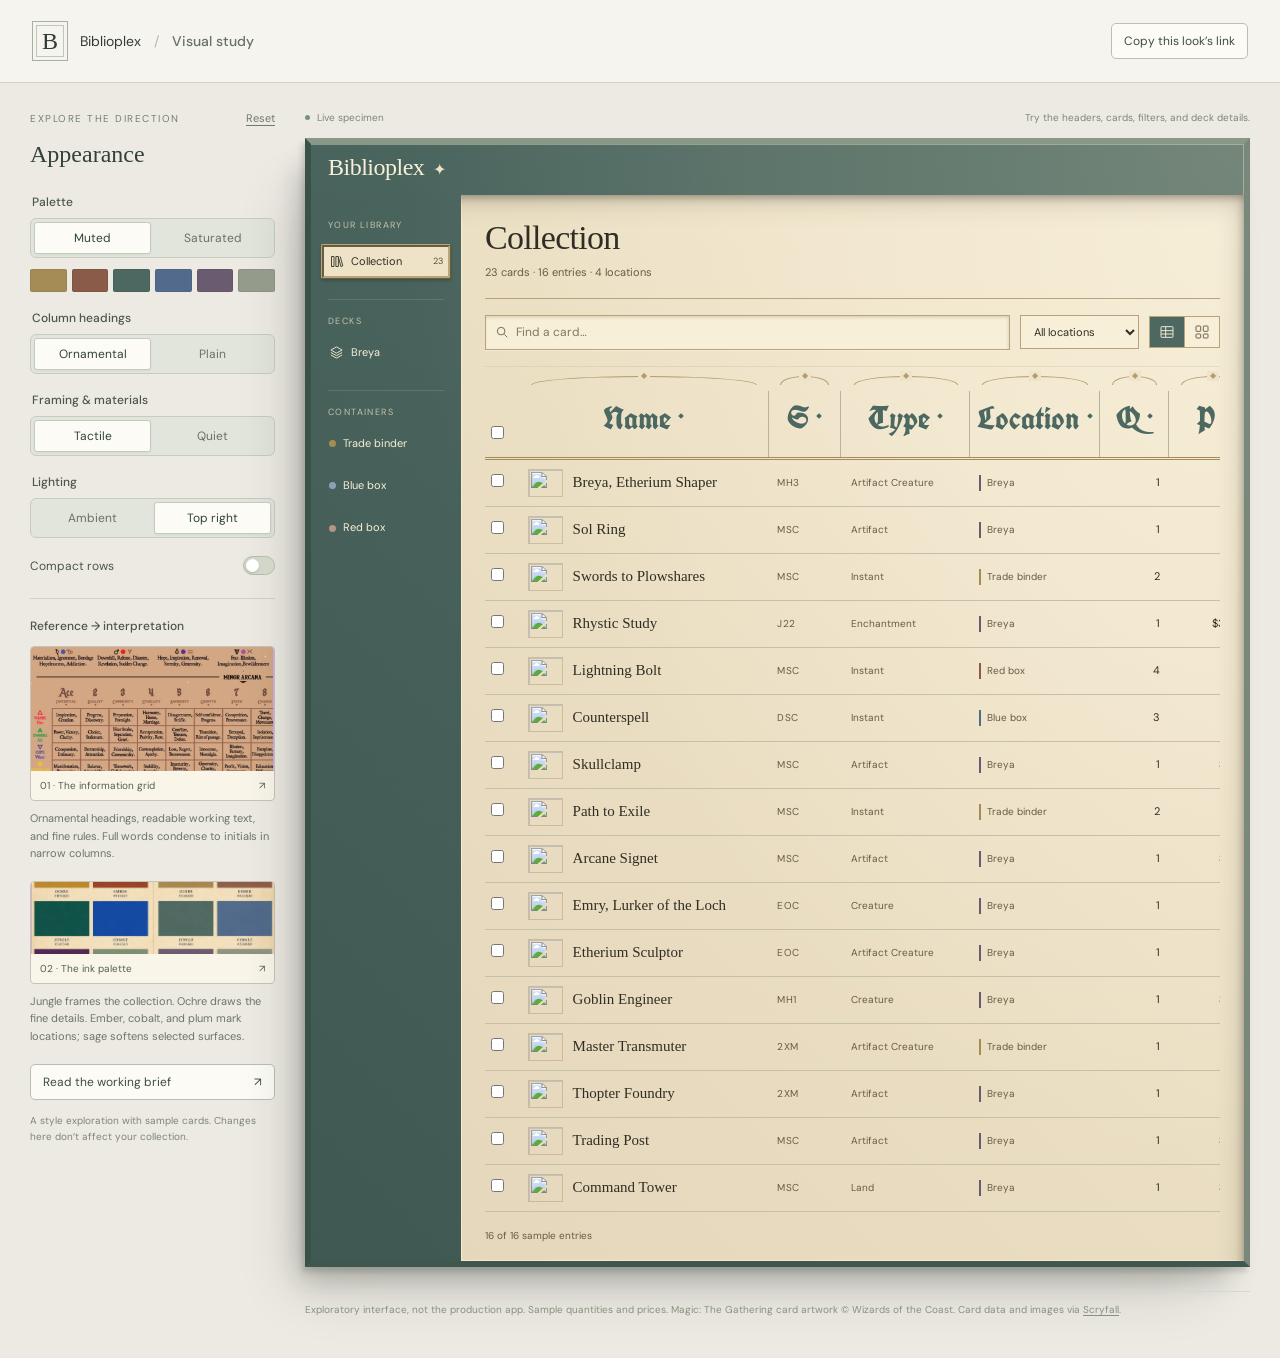
==== commit 694fb546: "Remove header subtitles and optically align sort markers" ====
--- a/public/index.html
+++ b/public/index.html
@@ -32,7 +32,7 @@
       <div class="reference-block">
         <h2>Reference → interpretation</h2>
         <button class="reference-image" data-reference="grid" aria-label="Enlarge medieval grid reference"><img src="./assets/medieval-grid-reference.png" alt="Tarot reference with expressive medieval lettering above a dense ruled table"><span>01 · The information grid <span aria-hidden="true">↗</span></span></button>
-        <p>Ornamental headings, readable working text, and fine rules. Full words stand alone; narrow columns keep a plain label under an initial.</p>
+        <p>Ornamental headings, readable working text, and fine rules. Full words condense to initials in narrow columns.</p>
         <button class="reference-image palette-image" data-reference="palette" aria-label="Enlarge palette reference"><img src="./assets/palette-reference.png" alt="Two palettes of ochre, ember, jungle, cobalt, plum, and sage with hex values"><span>02 · The ink palette <span aria-hidden="true">↗</span></span></button>
         <p>Jungle frames the collection. Ochre draws the fine details. Ember, cobalt, and plum mark locations; sage softens selected surfaces.</p>
       </div>
--- a/public/study.css
+++ b/public/study.css
@@ -1,7 +1,7 @@
 :root{font-family:'DM Sans',sans-serif;color:#333a35;background:#edeae3;font-synthesis:none;--jungle:#4d6861;--ochre:#a58b55;--ember:#8a5b48;--cobalt:#526b8d;--plum:#6b5b70;--sage:#949b8b;--paper:#eee2c7;--paper-light:#f8efd9;--ink:#302e24;--muted-ink:#665c46;--rule:#b8a37a;--row-pad:9px;--display-font:'UnifrakturCook',Georgia,serif;--content-font:'IM Fell English',Georgia,serif}
 *{box-sizing:border-box}body{margin:0}button,input,textarea,select{font:inherit}button{cursor:pointer}button,a,input,textarea,select{touch-action:manipulation}button{transition:transform 120ms cubic-bezier(.23,1,.32,1)}button:active{transform:translateY(1px)}a{color:inherit}button:focus-visible,a:focus-visible,input:focus-visible,select:focus-visible,textarea:focus-visible{outline:3px solid var(--cobalt);outline-offset:3px}[hidden]{display:none!important}.sr-only{position:absolute;width:1px;height:1px;padding:0;margin:-1px;overflow:hidden;clip:rect(0,0,0,0);white-space:nowrap;border:0}
 .study-header{min-height:83px;border-bottom:1px solid #d2d2c8;display:flex;align-items:center;justify-content:space-between;gap:20px;padding:18px 32px;background:#f6f4ee}.study-identity{display:flex;align-items:center;gap:12px;text-decoration:none;font-size:14px}.study-identity strong{font-weight:500;color:#647166}.study-monogram{font:24px 'IM Fell English',serif;display:grid;place-items:center;width:36px;height:40px;border:1px solid #a7b0a0;box-shadow:inset 0 0 0 3px #f6f4ee,inset 0 0 0 4px #c1c6b9}.study-divider{margin:0 9px;color:#b4baae}.study-header-actions{display:flex;gap:22px;align-items:center}.study-edition{font-size:11px;letter-spacing:.5px;color:#6f7c70}.study-button{border:1px solid #b8c0b1;background:#fcfbf6;border-radius:5px;padding:9px 12px;font-size:12px;color:#3c4d40}.study-button:hover{background:#e8eddf}.text-button{padding:0;background:none;border:0;font-size:11px;text-decoration:underline;text-underline-offset:3px;color:#6f7b6c}.study-layout{max-width:1900px;margin:auto;padding:28px 30px 40px;display:grid;grid-template-columns:245px minmax(0,1fr);gap:30px}.study-rail{min-width:0}.study-rail-heading{display:flex;align-items:center;justify-content:space-between}.overline{font-size:10px;letter-spacing:1.5px;text-transform:uppercase;color:#73816f}.study-lead{font:24px/1.25 'IM Fell English',Georgia,serif;margin:14px 0 25px;color:#334236}.study-controls{display:grid;gap:18px}.study-controls fieldset{padding:0;border:0;margin:0;min-width:0}.study-controls legend{font-size:12px;font-weight:500;margin-bottom:8px;color:#4a5749}.segmented{display:flex;border:1px solid #c7cdbe;background:#e1e5db;padding:3px;border-radius:6px;gap:3px}.segmented label{flex:1;position:relative;text-align:center;cursor:pointer}.segmented input{position:absolute;opacity:0;width:1px;height:1px}.segmented span{display:block;border:1px solid transparent;border-radius:3px;padding:7px 5px;font-size:12px;color:#697362}.segmented input:checked+span{background:#fcfbf5;color:#2f4536;border-color:#c4cbbd;box-shadow:0 1px 2px #364b3410}.segmented input:focus-visible+span{outline:3px solid var(--cobalt);outline-offset:2px}.toggle-label{display:flex;justify-content:space-between;align-items:center;font-size:12px;color:#4a5749}.toggle-label input{appearance:none;width:32px;height:19px;border-radius:20px;border:1px solid #b1bca9;background:#d1d8c9;position:relative;margin:0;cursor:pointer}.toggle-label input:before{content:'';position:absolute;width:13px;height:13px;top:2px;left:2px;border-radius:50%;background:#fff;box-shadow:0 1px 2px #26332433}.toggle-label input:checked{background:#4d6861;border-color:#4d6861}.toggle-label input:checked:before{left:15px}.swatches{display:grid;grid-template-columns:repeat(6,1fr);gap:5px;margin-top:-7px}.swatch{height:23px;border-radius:2px;border:1px solid #00000010;position:relative}.swatch span{position:absolute;z-index:12;bottom:30px;left:0;min-width:110px;white-space:nowrap;background:#fcfbf5;border:1px solid #b8c0b1;padding:7px;border-radius:3px;font-size:10px;display:none;box-shadow:0 3px 12px #2d3c2a20}.swatch:hover span,.swatch:focus span{display:block}.swatch:nth-last-child(-n+3) span{left:auto;right:0}.reference-block{border-top:1px solid #cfd3c5;margin-top:23px;padding-top:19px}.reference-block h2{font-size:12px;font-weight:500;color:#4a5749;margin:0 0 12px}.reference-image{border:1px solid #c7c4b6;border-radius:4px;display:block;width:100%;padding:0;background:#faf5e9;overflow:hidden;text-align:left;color:#53614f}.reference-image img{display:block;width:100%;height:124px;object-fit:cover;object-position:50% 68%}.reference-image>span{display:flex;justify-content:space-between;padding:8px 9px;font-size:10px}.palette-image img{height:72px;object-position:center 44%}.reference-block p{font-size:11px;line-height:1.6;color:#6b7765;margin:9px 0 18px}.brief-button{display:flex;justify-content:space-between;width:100%;margin-top:3px}.study-footnote{font-size:10px;line-height:1.6;color:#7d8576;margin:13px 0}.study-canvas{min-width:0}.canvas-caption{display:flex;justify-content:space-between;gap:20px;font-size:10px;color:#7d8677;margin:0 0 14px}.canvas-caption>span:first-child{display:flex;align-items:center;gap:7px}.status-dot{width:5px;height:5px;border-radius:50%;background:#76947b}.study-observations{display:grid;grid-template-columns:1fr 1fr;gap:35px;padding:24px 0 15px}.study-observations p{font-size:12px;line-height:1.6;max-width:340px;margin:8px 0;color:#60705b}.study-credits{font-size:10px;line-height:1.6;color:#87917d;padding-top:10px;border-top:1px solid #d4d9cb}.study-credits a{text-underline-offset:2px}
-.app{border:6px solid var(--jungle);background:var(--jungle);color:var(--ink);font:12px/1.4 'DM Sans',sans-serif;box-shadow:0 4px 10px #27352d0c,0 14px 45px #27352d0b;min-width:0}.app-bar{display:flex;align-items:center;gap:18px;padding:11px 17px 16px;color:var(--paper-light);background:linear-gradient(#ffffff05,#00000006)}.app-brand{font:24px/1 'IM Fell English',Georgia,serif;letter-spacing:-.5px;border:0;padding:0;background:none;color:inherit;white-space:nowrap}.app-brand span{font-size:16px;color:var(--paper);padding-left:3px}.app-bar-subtitle{font-size:10px;opacity:.8}.app-save-state{font-size:10px;margin-left:auto;white-space:nowrap;opacity:.9}.app-save-state>span{margin-right:4px}.app-layout{display:grid;grid-template-columns:150px minmax(0,1fr)}.app-sidebar{padding:24px 10px 17px;display:flex;flex-direction:column;color:var(--paper-light);background:repeating-linear-gradient(0deg,#00000002,#00000002 2px,#ffffff02 3px)}.nav-eyebrow{display:block;font-size:9px;text-transform:uppercase;letter-spacing:1.4px;color:var(--paper);opacity:.75;padding:0 7px;margin:0 0 12px}.app-sidebar nav{display:grid;gap:7px}.nav-item{display:flex;align-items:center;gap:7px;width:100%;border:1px solid transparent;border-radius:2px;background:transparent;color:inherit;font-size:11px;padding:9px 7px;text-align:left;min-width:0}.nav-item>span:not(.location-dot){min-width:0;overflow:hidden;text-overflow:ellipsis}.nav-item small{font-size:9px;opacity:.8;margin-left:auto}.nav-item svg{width:15px;height:15px;fill:none;stroke:currentColor;stroke-width:1.4;flex-shrink:0}.nav-item:hover{background:#ffffff10}.nav-item[aria-current="page"]{background:var(--paper);color:var(--ink);border:3px ridge color-mix(in srgb,var(--ochre) 70%,var(--paper));padding:7px 5px;box-shadow:0 2px 3px #10241c44}.nav-divider{height:1px;background:#ffffff1e;margin:13px 7px 8px}.nav-divider+.nav-eyebrow{margin-bottom:0}.location-dot{display:block;width:7px;height:7px;border-radius:50%;flex-shrink:0;background:var(--ochre)}.location-dot.cobalt{background:color-mix(in srgb,var(--cobalt) 65%,white)}.location-dot.ember{background:color-mix(in srgb,var(--ember) 65%,white)}.library-plate{margin-top:auto;display:grid;place-items:center;gap:12px;text-align:center;color:var(--paper);padding-top:50px;font:italic 12px/1.4 'IM Fell English',serif;opacity:.85}.library-plate-initial{font:33px 'IM Fell English',serif;border:3px double var(--ochre);width:46px;height:57px;display:grid;place-items:center}.app-workspace{background:var(--paper);box-shadow:inset 2px 2px 6px #3f351625;padding:25px 24px 15px;min-width:0}.workspace-header{display:flex;align-items:center;justify-content:space-between;gap:15px}.app-eyebrow{font:9px 'DM Sans',sans-serif;text-transform:uppercase;letter-spacing:1.7px;color:var(--muted-ink);margin-bottom:10px}.workspace-header h1{font:34px/1.05 var(--content-font);letter-spacing:-.7px;margin:0}.workspace-header p{font-size:11px;color:var(--muted-ink);margin:9px 0 0}.edition-mark{font:italic 12px 'IM Fell English',serif;color:var(--ochre);border:3px double var(--ochre);padding:6px 12px;white-space:nowrap}.edition-mark strong{font-weight:400;font-size:22px;margin-left:4px}.collection-tools{display:flex;gap:10px;align-items:center;flex-wrap:wrap;padding:16px 0;margin-top:18px;border-top:1px solid var(--rule);border-bottom:1px solid #a995702e}.app-search{display:flex;align-items:center;gap:7px;flex:1;min-width:140px;padding:8px 9px;border:1px solid var(--rule);background:var(--paper-light);box-shadow:inset 1px 2px 3px #49381515}.app-search svg{width:14px;height:14px;stroke:var(--muted-ink);fill:none;stroke-width:1.5;flex-shrink:0}.app-search input{background:transparent;color:var(--ink);width:100%;min-width:0;border:0;font-size:12px;padding:0}.app-search input:focus-visible{outline-offset:5px}.app-search input::placeholder{color:var(--muted-ink);opacity:.8}.location-filter select{font-size:11px;padding:8px 24px 8px 9px;border:1px solid var(--rule);border-radius:0;color:var(--ink);background:var(--paper-light);max-width:165px}.view-switch{display:flex;border:1px solid var(--rule)}.view-switch button{padding:7px 9px;background:var(--paper-light);border:0;color:var(--muted-ink);display:grid;place-items:center}.view-switch button+button{border-left:1px solid var(--rule)}.view-switch button[aria-pressed="true"]{background:var(--jungle);color:var(--paper-light)}.view-switch svg{width:16px;height:16px;stroke:currentColor;fill:none;stroke-width:1.4}.table-scroll{overflow-x:auto;max-width:100%}#collection-table{table-layout:fixed;border-collapse:collapse;min-width:100%;width:772px;text-align:left}#collection-table th{padding:0;font-weight:400;vertical-align:bottom;border-bottom:3px double var(--ochre);position:relative}#collection-table .check-head{vertical-align:bottom;padding:0 6px 13px}.column-head{container-type:inline-size;height:90px;position:relative}.sort-button{height:100%;width:100%;padding:23px 8px 12px;display:flex;flex-direction:column;align-items:center;justify-content:center;gap:5px;border:0;background:none;color:var(--jungle)}.header-letter{font:700 32px/1 var(--display-font);display:flex;gap:6px;align-items:center;justify-content:center;white-space:nowrap;text-shadow:0 1px var(--paper-light)}.header-initial{display:none}.header-arrow{width:8px;font:8px 'DM Sans',sans-serif;text-shadow:none;color:var(--jungle)}.header-caption{display:none;font-size:9px;letter-spacing:.5px;text-transform:uppercase;color:var(--muted-ink);white-space:nowrap}.header-arch{position:absolute;top:9px;left:12px;right:12px;height:9px;border:1px solid var(--ochre);border-bottom:0;border-radius:50% 50% 0 0/100% 100% 0 0;opacity:.8;pointer-events:none}.header-arch:after{content:'◆';position:absolute;top:-6px;left:calc(50% - 6px);width:12px;font:8px/10px Georgia,serif;color:var(--ochre);background:var(--paper);text-align:center}.sort-button:hover{background:color-mix(in srgb,var(--ochre) 12%,transparent)}th[aria-sort="ascending"] .sort-button,th[aria-sort="descending"] .sort-button{background:color-mix(in srgb,var(--sage) 20%,transparent)}.resize-handle{position:absolute;top:0;bottom:0;right:-5px;width:11px;border:0;background:none;cursor:col-resize;z-index:2;touch-action:none;padding:0}.resize-handle:before{content:'';position:absolute;top:24px;bottom:0;left:5px;border-left:1px solid color-mix(in srgb,var(--sage) 65%,var(--paper))}.resize-handle:hover:before,.resize-handle:focus-visible:before{border-left:3px solid var(--jungle)}.app input[type="checkbox"]{width:13px;height:13px;accent-color:var(--jungle);margin:0;cursor:pointer}#collection-table td{padding:var(--row-pad) 9px;border-bottom:1px solid color-mix(in srgb,var(--sage) 47%,var(--paper));vertical-align:middle;font-size:11px;color:var(--ink);overflow-wrap:anywhere;font-variant-numeric:tabular-nums}#collection-table td:first-child{padding-left:6px;padding-right:6px}#collection-table td.numeric{text-align:right}#collection-table .set-cell{color:var(--muted-ink);font-size:10px;letter-spacing:.5px}#collection-table .type-cell{font-size:10px;color:var(--muted-ink)}.card-name-button{padding:0;border:0;background:none;display:flex;gap:10px;align-items:center;text-align:left;color:var(--ink);width:100%;font:15px/1.13 var(--content-font)}.card-name-button:hover .card-name{text-decoration:underline;text-decoration-color:var(--ochre);text-underline-offset:3px}.card-thumb{display:block;width:35px;height:28px;object-fit:cover;border:1px solid #765c3540;flex-shrink:0}.card-name-button .card-name{min-width:0;overflow-wrap:anywhere}.location-label{display:inline-block;border-left:2px solid var(--plum);padding:1px 0 1px 6px;font-size:10px;color:var(--muted-ink)}.location-label[data-location="Trade binder"]{border-color:var(--ochre)}.location-label[data-location="Blue box"]{border-color:var(--cobalt)}.location-label[data-location="Red box"]{border-color:var(--ember)}#collection-table tbody tr:hover{background:color-mix(in srgb,var(--sage) 15%,transparent)}#collection-table tbody tr.selected{background:color-mix(in srgb,var(--sage) 27%,transparent)}.selection-bar{display:flex;justify-content:space-between;gap:16px;align-items:center;background:color-mix(in srgb,var(--sage) 27%,var(--paper));padding:9px 12px;font-size:11px;border-bottom:1px solid var(--rule)}.selection-bar button{font-size:11px;color:var(--ink);background:none;border:0;text-decoration:underline;text-underline-offset:3px}.collection-footer{display:flex;justify-content:space-between;gap:15px;padding:17px 0 3px;color:var(--muted-ink);font-size:10px}.footer-imprint{font:italic 12px var(--content-font)}.card-gallery{display:grid;grid-template-columns:repeat(auto-fill,minmax(125px,1fr));gap:18px;padding:20px 0}.gallery-card{border:0;background:none;padding:0;text-align:left;color:var(--ink)}.gallery-card img{display:block;width:100%;height:auto;aspect-ratio:488/680;border-radius:7px;object-fit:cover;box-shadow:0 2px 3px #30231630}.gallery-card span{display:block;font:14px var(--content-font);margin-top:8px}.gallery-card small{display:block;font-size:10px;margin-top:4px;color:var(--muted-ink)}.no-results{padding:45px 15px;text-align:center}.no-results>span{font-size:28px;color:var(--ochre)}.no-results h2{font:25px var(--content-font);margin:12px 0}.no-results p{font-size:12px;color:var(--muted-ink)}.app-button{border:1px solid var(--rule);padding:8px 12px;background:var(--paper-light);color:var(--ink);border-radius:2px;font-size:11px;box-shadow:inset 0 1px 0 #ffffff44,0 1px 1px #33261915}.app-button.primary{background:var(--jungle);border-color:var(--jungle);color:var(--paper-light);box-shadow:inset 0 1px 0 #ffffff33,0 2px 0 #1a342a66}.app-button:hover{filter:brightness(.97)}
+.app{border:6px solid var(--jungle);background:var(--jungle);color:var(--ink);font:12px/1.4 'DM Sans',sans-serif;box-shadow:0 4px 10px #27352d0c,0 14px 45px #27352d0b;min-width:0}.app-bar{display:flex;align-items:center;gap:18px;padding:11px 17px 16px;color:var(--paper-light);background:linear-gradient(#ffffff05,#00000006)}.app-brand{font:24px/1 'IM Fell English',Georgia,serif;letter-spacing:-.5px;border:0;padding:0;background:none;color:inherit;white-space:nowrap}.app-brand span{font-size:16px;color:var(--paper);padding-left:3px}.app-bar-subtitle{font-size:10px;opacity:.8}.app-save-state{font-size:10px;margin-left:auto;white-space:nowrap;opacity:.9}.app-save-state>span{margin-right:4px}.app-layout{display:grid;grid-template-columns:150px minmax(0,1fr)}.app-sidebar{padding:24px 10px 17px;display:flex;flex-direction:column;color:var(--paper-light);background:repeating-linear-gradient(0deg,#00000002,#00000002 2px,#ffffff02 3px)}.nav-eyebrow{display:block;font-size:9px;text-transform:uppercase;letter-spacing:1.4px;color:var(--paper);opacity:.75;padding:0 7px;margin:0 0 12px}.app-sidebar nav{display:grid;gap:7px}.nav-item{display:flex;align-items:center;gap:7px;width:100%;border:1px solid transparent;border-radius:2px;background:transparent;color:inherit;font-size:11px;padding:9px 7px;text-align:left;min-width:0}.nav-item>span:not(.location-dot){min-width:0;overflow:hidden;text-overflow:ellipsis}.nav-item small{font-size:9px;opacity:.8;margin-left:auto}.nav-item svg{width:15px;height:15px;fill:none;stroke:currentColor;stroke-width:1.4;flex-shrink:0}.nav-item:hover{background:#ffffff10}.nav-item[aria-current="page"]{background:var(--paper);color:var(--ink);border:3px ridge color-mix(in srgb,var(--ochre) 70%,var(--paper));padding:7px 5px;box-shadow:0 2px 3px #10241c44}.nav-divider{height:1px;background:#ffffff1e;margin:13px 7px 8px}.nav-divider+.nav-eyebrow{margin-bottom:0}.location-dot{display:block;width:7px;height:7px;border-radius:50%;flex-shrink:0;background:var(--ochre)}.location-dot.cobalt{background:color-mix(in srgb,var(--cobalt) 65%,white)}.location-dot.ember{background:color-mix(in srgb,var(--ember) 65%,white)}.library-plate{margin-top:auto;display:grid;place-items:center;gap:12px;text-align:center;color:var(--paper);padding-top:50px;font:italic 12px/1.4 'IM Fell English',serif;opacity:.85}.library-plate-initial{font:33px 'IM Fell English',serif;border:3px double var(--ochre);width:46px;height:57px;display:grid;place-items:center}.app-workspace{background:var(--paper);box-shadow:inset 2px 2px 6px #3f351625;padding:25px 24px 15px;min-width:0}.workspace-header{display:flex;align-items:center;justify-content:space-between;gap:15px}.app-eyebrow{font:9px 'DM Sans',sans-serif;text-transform:uppercase;letter-spacing:1.7px;color:var(--muted-ink);margin-bottom:10px}.workspace-header h1{font:34px/1.05 var(--content-font);letter-spacing:-.7px;margin:0}.workspace-header p{font-size:11px;color:var(--muted-ink);margin:9px 0 0}.edition-mark{font:italic 12px 'IM Fell English',serif;color:var(--ochre);border:3px double var(--ochre);padding:6px 12px;white-space:nowrap}.edition-mark strong{font-weight:400;font-size:22px;margin-left:4px}.collection-tools{display:flex;gap:10px;align-items:center;flex-wrap:wrap;padding:16px 0;margin-top:18px;border-top:1px solid var(--rule);border-bottom:1px solid #a995702e}.app-search{display:flex;align-items:center;gap:7px;flex:1;min-width:140px;padding:8px 9px;border:1px solid var(--rule);background:var(--paper-light);box-shadow:inset 1px 2px 3px #49381515}.app-search svg{width:14px;height:14px;stroke:var(--muted-ink);fill:none;stroke-width:1.5;flex-shrink:0}.app-search input{background:transparent;color:var(--ink);width:100%;min-width:0;border:0;font-size:12px;padding:0}.app-search input:focus-visible{outline-offset:5px}.app-search input::placeholder{color:var(--muted-ink);opacity:.8}.location-filter select{font-size:11px;padding:8px 24px 8px 9px;border:1px solid var(--rule);border-radius:0;color:var(--ink);background:var(--paper-light);max-width:165px}.view-switch{display:flex;border:1px solid var(--rule)}.view-switch button{padding:7px 9px;background:var(--paper-light);border:0;color:var(--muted-ink);display:grid;place-items:center}.view-switch button+button{border-left:1px solid var(--rule)}.view-switch button[aria-pressed="true"]{background:var(--jungle);color:var(--paper-light)}.view-switch svg{width:16px;height:16px;stroke:currentColor;fill:none;stroke-width:1.4}.table-scroll{overflow-x:auto;max-width:100%}#collection-table{table-layout:fixed;border-collapse:collapse;min-width:100%;width:772px;text-align:left}#collection-table th{padding:0;font-weight:400;vertical-align:bottom;border-bottom:3px double var(--ochre);position:relative}#collection-table .check-head{vertical-align:bottom;padding:0 6px 13px}.column-head{container-type:inline-size;height:90px;position:relative}.sort-button{height:100%;width:100%;padding:23px 8px 12px;display:flex;flex-direction:column;align-items:center;justify-content:center;gap:5px;border:0;background:none;color:var(--jungle)}.header-letter{font:700 32px/1 var(--display-font);display:flex;gap:6px;align-items:center;justify-content:center;white-space:nowrap;text-shadow:0 1px var(--paper-light)}.header-initial{display:none}.header-arrow{display:grid;place-items:center;width:8px;height:8px;flex-shrink:0;transform:translateY(-2px);color:var(--jungle)}.header-arrow:before{content:'';width:4px;height:4px;background:currentColor;transform:rotate(45deg)}th[aria-sort="ascending"] .header-arrow:before,th[aria-sort="descending"] .header-arrow:before{width:8px;height:6px;transform:none;clip-path:polygon(50% 0,100% 100%,0 100%)}th[aria-sort="descending"] .header-arrow:before{transform:rotate(180deg)}[data-headings="plain"] .header-arrow{transform:none}.header-caption{display:none;font-size:9px;letter-spacing:.5px;text-transform:uppercase;color:var(--muted-ink);white-space:nowrap}.header-arch{position:absolute;top:9px;left:12px;right:12px;height:9px;border:1px solid var(--ochre);border-bottom:0;border-radius:50% 50% 0 0/100% 100% 0 0;opacity:.8;pointer-events:none}.header-arch:after{content:'◆';position:absolute;top:-6px;left:calc(50% - 6px);width:12px;font:8px/10px Georgia,serif;color:var(--ochre);background:var(--paper);text-align:center}.sort-button:hover{background:color-mix(in srgb,var(--ochre) 12%,transparent)}th[aria-sort="ascending"] .sort-button,th[aria-sort="descending"] .sort-button{background:color-mix(in srgb,var(--sage) 20%,transparent)}.resize-handle{position:absolute;top:0;bottom:0;right:-5px;width:11px;border:0;background:none;cursor:col-resize;z-index:2;touch-action:none;padding:0}.resize-handle:before{content:'';position:absolute;top:24px;bottom:0;left:5px;border-left:1px solid color-mix(in srgb,var(--sage) 65%,var(--paper))}.resize-handle:hover:before,.resize-handle:focus-visible:before{border-left:3px solid var(--jungle)}.app input[type="checkbox"]{width:13px;height:13px;accent-color:var(--jungle);margin:0;cursor:pointer}#collection-table td{padding:var(--row-pad) 9px;border-bottom:1px solid color-mix(in srgb,var(--sage) 47%,var(--paper));vertical-align:middle;font-size:11px;color:var(--ink);overflow-wrap:anywhere;font-variant-numeric:tabular-nums}#collection-table td:first-child{padding-left:6px;padding-right:6px}#collection-table td.numeric{text-align:right}#collection-table .set-cell{color:var(--muted-ink);font-size:10px;letter-spacing:.5px}#collection-table .type-cell{font-size:10px;color:var(--muted-ink)}.card-name-button{padding:0;border:0;background:none;display:flex;gap:10px;align-items:center;text-align:left;color:var(--ink);width:100%;font:15px/1.13 var(--content-font)}.card-name-button:hover .card-name{text-decoration:underline;text-decoration-color:var(--ochre);text-underline-offset:3px}.card-thumb{display:block;width:35px;height:28px;object-fit:cover;border:1px solid #765c3540;flex-shrink:0}.card-name-button .card-name{min-width:0;overflow-wrap:anywhere}.location-label{display:inline-block;border-left:2px solid var(--plum);padding:1px 0 1px 6px;font-size:10px;color:var(--muted-ink)}.location-label[data-location="Trade binder"]{border-color:var(--ochre)}.location-label[data-location="Blue box"]{border-color:var(--cobalt)}.location-label[data-location="Red box"]{border-color:var(--ember)}#collection-table tbody tr:hover{background:color-mix(in srgb,var(--sage) 15%,transparent)}#collection-table tbody tr.selected{background:color-mix(in srgb,var(--sage) 27%,transparent)}.selection-bar{display:flex;justify-content:space-between;gap:16px;align-items:center;background:color-mix(in srgb,var(--sage) 27%,var(--paper));padding:9px 12px;font-size:11px;border-bottom:1px solid var(--rule)}.selection-bar button{font-size:11px;color:var(--ink);background:none;border:0;text-decoration:underline;text-underline-offset:3px}.collection-footer{display:flex;justify-content:space-between;gap:15px;padding:17px 0 3px;color:var(--muted-ink);font-size:10px}.footer-imprint{font:italic 12px var(--content-font)}.card-gallery{display:grid;grid-template-columns:repeat(auto-fill,minmax(125px,1fr));gap:18px;padding:20px 0}.gallery-card{border:0;background:none;padding:0;text-align:left;color:var(--ink)}.gallery-card img{display:block;width:100%;height:auto;aspect-ratio:488/680;border-radius:7px;object-fit:cover;box-shadow:0 2px 3px #30231630}.gallery-card span{display:block;font:14px var(--content-font);margin-top:8px}.gallery-card small{display:block;font-size:10px;margin-top:4px;color:var(--muted-ink)}.no-results{padding:45px 15px;text-align:center}.no-results>span{font-size:28px;color:var(--ochre)}.no-results h2{font:25px var(--content-font);margin:12px 0}.no-results p{font-size:12px;color:var(--muted-ink)}.app-button{border:1px solid var(--rule);padding:8px 12px;background:var(--paper-light);color:var(--ink);border-radius:2px;font-size:11px;box-shadow:inset 0 1px 0 #ffffff44,0 1px 1px #33261915}.app-button.primary{background:var(--jungle);border-color:var(--jungle);color:var(--paper-light);box-shadow:inset 0 1px 0 #ffffff33,0 2px 0 #1a342a66}.app-button:hover{filter:brightness(.97)}
 .deck-overview{display:flex;gap:25px;align-items:center;margin:24px 0;border-top:3px double var(--ochre);border-bottom:1px solid var(--rule);padding:22px 0}.deck-overview>button{width:180px;flex-shrink:0;padding:4px;border:3px double var(--ochre);background:var(--paper-light)}.deck-overview img{width:100%;height:116px;display:block;object-fit:cover}.record-label{display:inline-block;font-size:9px;letter-spacing:1.2px;text-transform:uppercase;color:var(--muted-ink);border:3px double var(--ochre);padding:4px 8px}.deck-overview-copy>p{font:italic 19px/1.35 var(--content-font);max-width:290px;margin:16px 0}.deck-color-identity{font-size:10px;color:var(--muted-ink)}.deck-section-header{display:flex;align-items:center;justify-content:space-between;gap:20px;border-bottom:1px solid var(--rule);padding-bottom:10px}.deck-section-header h2{font:24px var(--content-font);margin:0}.deck-section-header>span{font-size:10px;color:var(--muted-ink)}.deck-columns{display:grid;grid-template-columns:1fr 1fr;gap:26px;margin:23px 0}.deck-group h3{font:20px var(--content-font);display:flex;justify-content:space-between;align-items:center;border-bottom:1px solid var(--rule);margin:0 0 6px;padding-bottom:7px}.deck-group h3 small{font:10px 'DM Sans',sans-serif;color:var(--muted-ink)}.deck-card{display:flex;gap:9px;align-items:center;border:0;background:none;padding:8px 0;text-align:left;width:100%;color:var(--ink);font:14px var(--content-font)}.deck-card>span:first-child{font:10px 'DM Sans',sans-serif;color:var(--muted-ink)}.deck-card:hover{text-decoration:underline;text-underline-offset:3px}
 dialog{padding:0;border:0;max-height:calc(100dvh - 40px);overflow:auto}dialog::backdrop{background:#1e302db3;backdrop-filter:blur(2px)}.app-dialog{background:var(--paper);color:var(--ink);border:6px solid var(--jungle);outline:1px solid var(--ochre);width:min(460px,calc(100% - 32px));box-shadow:0 20px 70px #14221c60}.dialog-header{padding:24px 26px 20px;border-bottom:1px solid var(--rule);background:color-mix(in srgb,var(--ochre) 15%,var(--paper));position:relative}.dialog-header .app-eyebrow{display:inline-block;border:3px double var(--ochre);padding:3px 7px;letter-spacing:1px;margin-bottom:12px}.dialog-header h2{font:26px var(--content-font);margin:0 28px 0 0}.dialog-close{position:absolute;right:13px;top:10px;z-index:1;background:none;border:0;font:26px 'DM Sans',sans-serif;color:inherit;padding:2px 8px;line-height:1.2}.dialog-body{padding:22px 26px;display:grid;gap:18px}.dialog-body label{display:grid;gap:7px;font-size:12px;color:var(--ink)}.dialog-body input,.dialog-body textarea,.dialog-body select{min-width:0;width:100%;padding:9px 10px;border:1px solid var(--rule);background:var(--paper-light);color:var(--ink);font-size:13px;box-shadow:inset 1px 2px 3px #46331915;border-radius:1px}.dialog-body textarea{resize:vertical}.dialog-footer{padding:0 26px 24px;display:flex;justify-content:flex-end;gap:10px}.card-dialog{width:min(740px,calc(100% - 32px));padding:26px;position:relative}.card-detail-layout{display:grid;grid-template-columns:minmax(0,260px) minmax(0,1fr);gap:28px;align-items:center}.card-detail-layout>img{width:100%;border-radius:12px;box-shadow:0 5px 15px #30281933}.card-detail-copy h2{font:28px/1.1 var(--content-font);margin:12px 0}.card-detail-copy #card-type{font-size:11px;color:var(--muted-ink)}.card-detail-copy #card-oracle{font:16px/1.5 var(--content-font);white-space:pre-line}.card-detail-copy dl{display:grid;grid-template-columns:80px 1fr;gap:7px 12px;font-size:11px;border-top:1px solid var(--rule);padding-top:15px}.card-detail-copy dt{color:var(--muted-ink)}.card-detail-copy dd{margin:0}.card-detail-copy a{display:inline-block;font-size:11px;color:var(--jungle);margin-top:15px;text-underline-offset:3px}.reference-dialog{position:relative;width:min(1060px,calc(100% - 30px));background:#f7f0df;border:1px solid #8e977f;padding:24px}.reference-dialog img{display:block;max-width:100%;max-height:calc(100dvh - 145px);margin:8px auto 0;object-fit:contain}.reference-dialog p{font-size:12px;text-align:center;margin:15px 0 0;color:#626d58}.reference-dialog .dialog-close{background:#f7f0df;right:5px;top:3px}.brief-dialog{position:relative;width:min(610px,calc(100% - 30px));padding:38px 42px;background:#f8f5ed;color:#394837;border:1px solid #acb59f}.brief-dialog h2{font:38px 'IM Fell English',serif;margin:12px 0}.brief-intro{font:20px/1.45 'IM Fell English',serif;color:#617255}.brief-dialog h3{font-size:13px;margin:24px 0 7px}.brief-dialog p:not(.brief-intro){font-size:12px;line-height:1.7;color:#66755d;margin-top:0}.brief-decision{background:#e7ecdf;border-left:3px solid #8f9c7f;padding:14px 16px;margin-top:25px}.brief-decision strong{font-size:11px}.brief-decision p{margin:7px 0 0!important}.study-toast{position:fixed;bottom:24px;left:50%;transform:translateX(-50%);background:#2f493c;color:#f8f7ec;padding:12px 20px;border-radius:5px;box-shadow:0 4px 20px #1d382e30;font-size:12px;z-index:50;max-width:calc(100% - 30px)}
 [data-headings="plain"] .column-head{height:47px}[data-headings="plain"] .header-arch{display:none}[data-headings="plain"] .header-letter{font:500 11px 'DM Sans',sans-serif;text-shadow:none;gap:5px}[data-headings="plain"] .sort-button{padding:12px 8px;align-items:start}[data-headings="plain"] .header-caption{display:none!important}[data-headings="plain"] .header-word{display:inline!important}[data-headings="plain"] .header-initial{display:none!important}[data-headings="plain"] .resize-handle:before{top:9px}[data-headings="plain"] .check-head{padding-bottom:13px}
@@ -37,7 +37,7 @@
   box-shadow:-12px 20px 26px #14221c40,-30px 45px 80px #14221c40;
 }
 .study-credits{margin-top:24px}
-@container(max-width:115px){.header-word{display:none}.header-initial{display:inline}.header-caption{display:block}.header-letter{font-size:31px}}
+@container(max-width:115px){.header-word{display:none}.header-initial{display:inline}.header-letter{font-size:31px}}
 @media(min-width:1700px){.study-layout{grid-template-columns:260px minmax(0,1fr);gap:38px}.app-layout{grid-template-columns:175px minmax(0,1fr)}.app-workspace{padding:30px 32px 18px}.app-sidebar{padding:29px 15px}.card-thumb{width:42px;height:32px}.card-name-button{font-size:16px}}
 @media(max-width:1150px){.study-layout{grid-template-columns:210px minmax(0,1fr);gap:22px;padding:23px 20px}.app-layout{grid-template-columns:1fr}.app-sidebar{padding:10px 15px;display:block}.app-sidebar>.nav-eyebrow,.app-sidebar .nav-eyebrow,.nav-divider,.library-plate,.container-nav{display:none}.app-sidebar nav{display:flex;gap:12px}.nav-item{width:auto;min-width:120px}.app-workspace{padding:23px 20px 15px}.study-edition{display:none}.study-header{padding:18px 20px}}
 @media(max-width:780px){.study-layout{display:flex;flex-direction:column;padding:20px 16px;gap:23px}.study-rail{display:grid;grid-template-columns:1fr 1fr;gap:0 20px}.study-rail-heading,.study-lead{grid-column:1/-1}.study-lead{font-size:26px;margin:12px 0 19px}.study-controls{grid-column:1;grid-row:3/6}.reference-block{grid-column:2;grid-row:3/7;border:0;margin:0;padding:0}.reference-block h2{margin-bottom:9px}.reference-image img{height:88px}.palette-image img{height:53px}.reference-block p{font-size:10px;margin:6px 0 13px}.brief-button{grid-column:1;margin-top:17px;align-self:end}.study-footnote{grid-column:1;font-size:9px;margin:9px 0}.canvas-caption{font-size:10px}.study-header{gap:12px;flex-wrap:wrap}.study-header-actions{margin-left:auto}.study-identity{font-size:12px;gap:9px}.study-divider{margin:0 4px}.study-button{font-size:11px}.app-bar-subtitle{display:none}.app-workspace{padding:20px 15px 12px}.workspace-header h1{font-size:31px}.study-observations{gap:20px}.study-observations p{font-size:11px}}
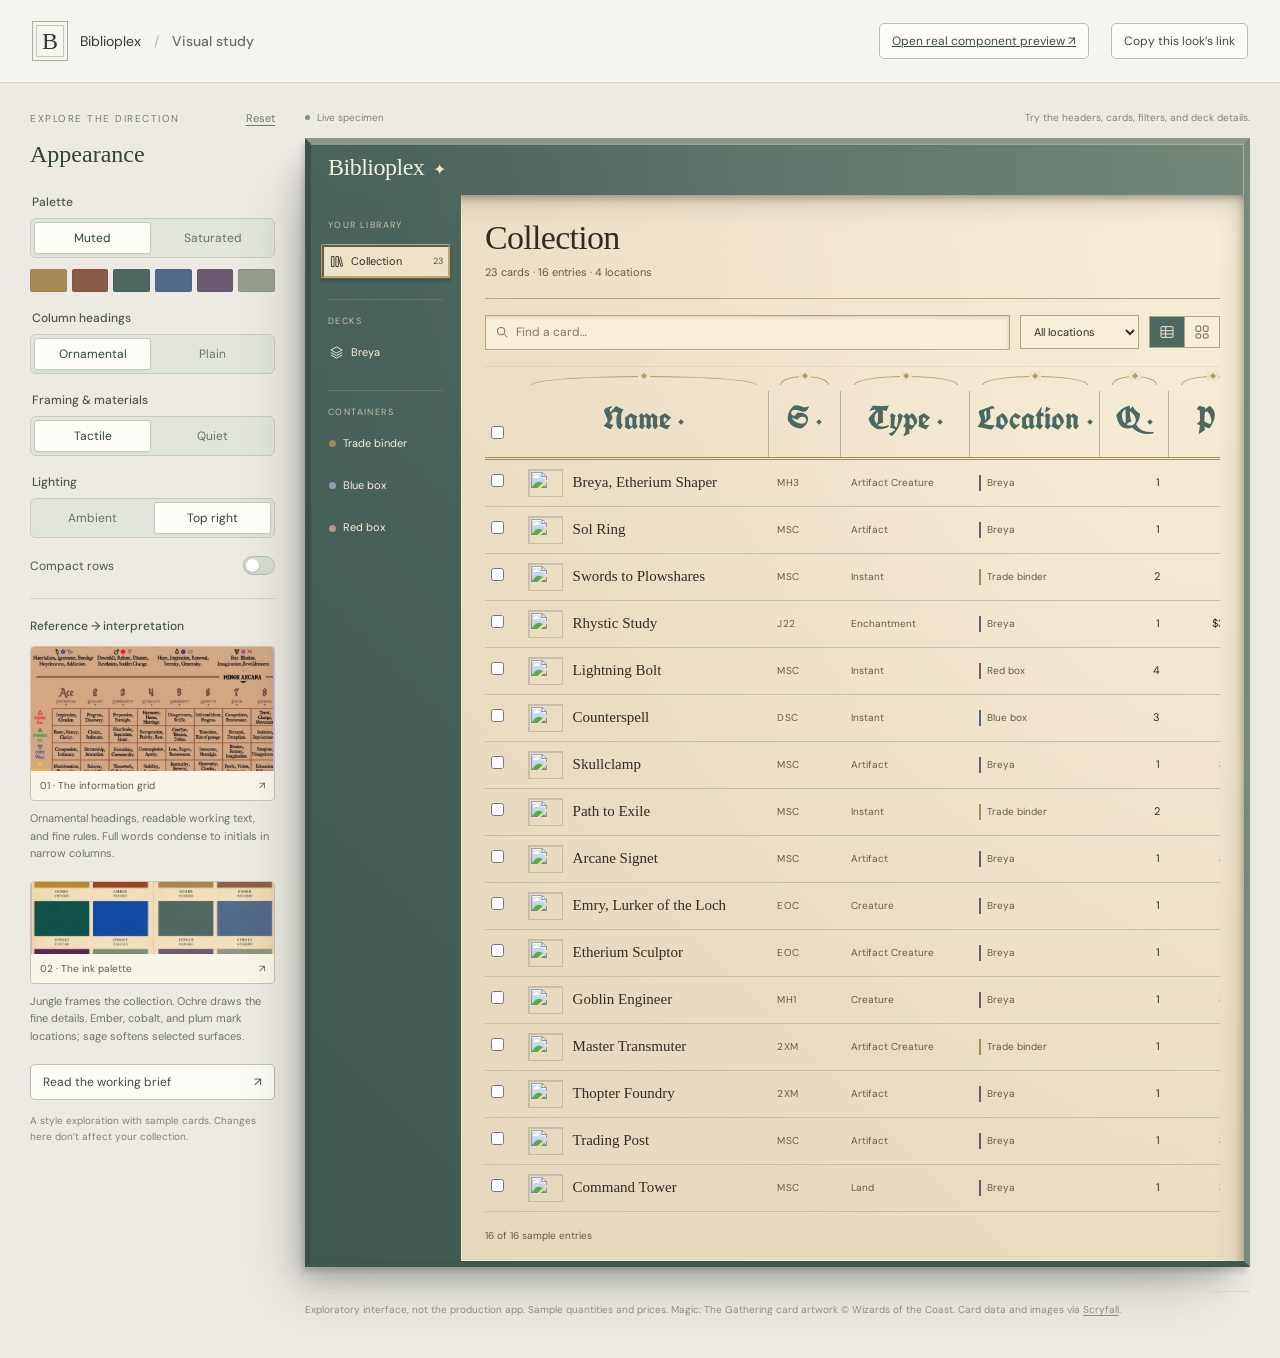
==== commit 05e5cd0b: "Add interactive theme preview using real Biblioplex components" ====
--- a/public/index.html
+++ b/public/index.html
@@ -15,7 +15,7 @@
 <body>
   <header class="study-header">
     <a class="study-identity" href="./"><span class="study-monogram">B</span><span>Biblioplex <span class="study-divider">/</span> <strong>Visual study</strong></span></a>
-    <div class="study-header-actions"><button id="copy-link" class="study-button">Copy this look’s link</button></div>
+    <div class="study-header-actions"><a class="study-button" href="./components/">Open real component preview ↗</a><button id="copy-link" class="study-button">Copy this look’s link</button></div>
   </header>
   <div class="study-layout">
     <aside class="study-rail" aria-label="Design study controls and references">
--- a/public/study.css
+++ b/public/study.css
@@ -1,11 +1,18 @@
 :root{font-family:'DM Sans',sans-serif;color:#333a35;background:#edeae3;font-synthesis:none;--jungle:#4d6861;--ochre:#a58b55;--ember:#8a5b48;--cobalt:#526b8d;--plum:#6b5b70;--sage:#949b8b;--paper:#eee2c7;--paper-light:#f8efd9;--ink:#302e24;--muted-ink:#665c46;--rule:#b8a37a;--row-pad:9px;--display-font:'UnifrakturCook',Georgia,serif;--content-font:'IM Fell English',Georgia,serif}
 *{box-sizing:border-box}body{margin:0}button,input,textarea,select{font:inherit}button{cursor:pointer}button,a,input,textarea,select{touch-action:manipulation}button{transition:transform 120ms cubic-bezier(.23,1,.32,1)}button:active{transform:translateY(1px)}a{color:inherit}button:focus-visible,a:focus-visible,input:focus-visible,select:focus-visible,textarea:focus-visible{outline:3px solid var(--cobalt);outline-offset:3px}[hidden]{display:none!important}.sr-only{position:absolute;width:1px;height:1px;padding:0;margin:-1px;overflow:hidden;clip:rect(0,0,0,0);white-space:nowrap;border:0}
 .study-header{min-height:83px;border-bottom:1px solid #d2d2c8;display:flex;align-items:center;justify-content:space-between;gap:20px;padding:18px 32px;background:#f6f4ee}.study-identity{display:flex;align-items:center;gap:12px;text-decoration:none;font-size:14px}.study-identity strong{font-weight:500;color:#647166}.study-monogram{font:24px 'IM Fell English',serif;display:grid;place-items:center;width:36px;height:40px;border:1px solid #a7b0a0;box-shadow:inset 0 0 0 3px #f6f4ee,inset 0 0 0 4px #c1c6b9}.study-divider{margin:0 9px;color:#b4baae}.study-header-actions{display:flex;gap:22px;align-items:center}.study-edition{font-size:11px;letter-spacing:.5px;color:#6f7c70}.study-button{border:1px solid #b8c0b1;background:#fcfbf6;border-radius:5px;padding:9px 12px;font-size:12px;color:#3c4d40}.study-button:hover{background:#e8eddf}.text-button{padding:0;background:none;border:0;font-size:11px;text-decoration:underline;text-underline-offset:3px;color:#6f7b6c}.study-layout{max-width:1900px;margin:auto;padding:28px 30px 40px;display:grid;grid-template-columns:245px minmax(0,1fr);gap:30px}.study-rail{min-width:0}.study-rail-heading{display:flex;align-items:center;justify-content:space-between}.overline{font-size:10px;letter-spacing:1.5px;text-transform:uppercase;color:#73816f}.study-lead{font:24px/1.25 'IM Fell English',Georgia,serif;margin:14px 0 25px;color:#334236}.study-controls{display:grid;gap:18px}.study-controls fieldset{padding:0;border:0;margin:0;min-width:0}.study-controls legend{font-size:12px;font-weight:500;margin-bottom:8px;color:#4a5749}.segmented{display:flex;border:1px solid #c7cdbe;background:#e1e5db;padding:3px;border-radius:6px;gap:3px}.segmented label{flex:1;position:relative;text-align:center;cursor:pointer}.segmented input{position:absolute;opacity:0;width:1px;height:1px}.segmented span{display:block;border:1px solid transparent;border-radius:3px;padding:7px 5px;font-size:12px;color:#697362}.segmented input:checked+span{background:#fcfbf5;color:#2f4536;border-color:#c4cbbd;box-shadow:0 1px 2px #364b3410}.segmented input:focus-visible+span{outline:3px solid var(--cobalt);outline-offset:2px}.toggle-label{display:flex;justify-content:space-between;align-items:center;font-size:12px;color:#4a5749}.toggle-label input{appearance:none;width:32px;height:19px;border-radius:20px;border:1px solid #b1bca9;background:#d1d8c9;position:relative;margin:0;cursor:pointer}.toggle-label input:before{content:'';position:absolute;width:13px;height:13px;top:2px;left:2px;border-radius:50%;background:#fff;box-shadow:0 1px 2px #26332433}.toggle-label input:checked{background:#4d6861;border-color:#4d6861}.toggle-label input:checked:before{left:15px}.swatches{display:grid;grid-template-columns:repeat(6,1fr);gap:5px;margin-top:-7px}.swatch{height:23px;border-radius:2px;border:1px solid #00000010;position:relative}.swatch span{position:absolute;z-index:12;bottom:30px;left:0;min-width:110px;white-space:nowrap;background:#fcfbf5;border:1px solid #b8c0b1;padding:7px;border-radius:3px;font-size:10px;display:none;box-shadow:0 3px 12px #2d3c2a20}.swatch:hover span,.swatch:focus span{display:block}.swatch:nth-last-child(-n+3) span{left:auto;right:0}.reference-block{border-top:1px solid #cfd3c5;margin-top:23px;padding-top:19px}.reference-block h2{font-size:12px;font-weight:500;color:#4a5749;margin:0 0 12px}.reference-image{border:1px solid #c7c4b6;border-radius:4px;display:block;width:100%;padding:0;background:#faf5e9;overflow:hidden;text-align:left;color:#53614f}.reference-image img{display:block;width:100%;height:124px;object-fit:cover;object-position:50% 68%}.reference-image>span{display:flex;justify-content:space-between;padding:8px 9px;font-size:10px}.palette-image img{height:72px;object-position:center 44%}.reference-block p{font-size:11px;line-height:1.6;color:#6b7765;margin:9px 0 18px}.brief-button{display:flex;justify-content:space-between;width:100%;margin-top:3px}.study-footnote{font-size:10px;line-height:1.6;color:#7d8576;margin:13px 0}.study-canvas{min-width:0}.canvas-caption{display:flex;justify-content:space-between;gap:20px;font-size:10px;color:#7d8677;margin:0 0 14px}.canvas-caption>span:first-child{display:flex;align-items:center;gap:7px}.status-dot{width:5px;height:5px;border-radius:50%;background:#76947b}.study-observations{display:grid;grid-template-columns:1fr 1fr;gap:35px;padding:24px 0 15px}.study-observations p{font-size:12px;line-height:1.6;max-width:340px;margin:8px 0;color:#60705b}.study-credits{font-size:10px;line-height:1.6;color:#87917d;padding-top:10px;border-top:1px solid #d4d9cb}.study-credits a{text-underline-offset:2px}
-.app{border:6px solid var(--jungle);background:var(--jungle);color:var(--ink);font:12px/1.4 'DM Sans',sans-serif;box-shadow:0 4px 10px #27352d0c,0 14px 45px #27352d0b;min-width:0}.app-bar{display:flex;align-items:center;gap:18px;padding:11px 17px 16px;color:var(--paper-light);background:linear-gradient(#ffffff05,#00000006)}.app-brand{font:24px/1 'IM Fell English',Georgia,serif;letter-spacing:-.5px;border:0;padding:0;background:none;color:inherit;white-space:nowrap}.app-brand span{font-size:16px;color:var(--paper);padding-left:3px}.app-bar-subtitle{font-size:10px;opacity:.8}.app-save-state{font-size:10px;margin-left:auto;white-space:nowrap;opacity:.9}.app-save-state>span{margin-right:4px}.app-layout{display:grid;grid-template-columns:150px minmax(0,1fr)}.app-sidebar{padding:24px 10px 17px;display:flex;flex-direction:column;color:var(--paper-light);background:repeating-linear-gradient(0deg,#00000002,#00000002 2px,#ffffff02 3px)}.nav-eyebrow{display:block;font-size:9px;text-transform:uppercase;letter-spacing:1.4px;color:var(--paper);opacity:.75;padding:0 7px;margin:0 0 12px}.app-sidebar nav{display:grid;gap:7px}.nav-item{display:flex;align-items:center;gap:7px;width:100%;border:1px solid transparent;border-radius:2px;background:transparent;color:inherit;font-size:11px;padding:9px 7px;text-align:left;min-width:0}.nav-item>span:not(.location-dot){min-width:0;overflow:hidden;text-overflow:ellipsis}.nav-item small{font-size:9px;opacity:.8;margin-left:auto}.nav-item svg{width:15px;height:15px;fill:none;stroke:currentColor;stroke-width:1.4;flex-shrink:0}.nav-item:hover{background:#ffffff10}.nav-item[aria-current="page"]{background:var(--paper);color:var(--ink);border:3px ridge color-mix(in srgb,var(--ochre) 70%,var(--paper));padding:7px 5px;box-shadow:0 2px 3px #10241c44}.nav-divider{height:1px;background:#ffffff1e;margin:13px 7px 8px}.nav-divider+.nav-eyebrow{margin-bottom:0}.location-dot{display:block;width:7px;height:7px;border-radius:50%;flex-shrink:0;background:var(--ochre)}.location-dot.cobalt{background:color-mix(in srgb,var(--cobalt) 65%,white)}.location-dot.ember{background:color-mix(in srgb,var(--ember) 65%,white)}.library-plate{margin-top:auto;display:grid;place-items:center;gap:12px;text-align:center;color:var(--paper);padding-top:50px;font:italic 12px/1.4 'IM Fell English',serif;opacity:.85}.library-plate-initial{font:33px 'IM Fell English',serif;border:3px double var(--ochre);width:46px;height:57px;display:grid;place-items:center}.app-workspace{background:var(--paper);box-shadow:inset 2px 2px 6px #3f351625;padding:25px 24px 15px;min-width:0}.workspace-header{display:flex;align-items:center;justify-content:space-between;gap:15px}.app-eyebrow{font:9px 'DM Sans',sans-serif;text-transform:uppercase;letter-spacing:1.7px;color:var(--muted-ink);margin-bottom:10px}.workspace-header h1{font:34px/1.05 var(--content-font);letter-spacing:-.7px;margin:0}.workspace-header p{font-size:11px;color:var(--muted-ink);margin:9px 0 0}.edition-mark{font:italic 12px 'IM Fell English',serif;color:var(--ochre);border:3px double var(--ochre);padding:6px 12px;white-space:nowrap}.edition-mark strong{font-weight:400;font-size:22px;margin-left:4px}.collection-tools{display:flex;gap:10px;align-items:center;flex-wrap:wrap;padding:16px 0;margin-top:18px;border-top:1px solid var(--rule);border-bottom:1px solid #a995702e}.app-search{display:flex;align-items:center;gap:7px;flex:1;min-width:140px;padding:8px 9px;border:1px solid var(--rule);background:var(--paper-light);box-shadow:inset 1px 2px 3px #49381515}.app-search svg{width:14px;height:14px;stroke:var(--muted-ink);fill:none;stroke-width:1.5;flex-shrink:0}.app-search input{background:transparent;color:var(--ink);width:100%;min-width:0;border:0;font-size:12px;padding:0}.app-search input:focus-visible{outline-offset:5px}.app-search input::placeholder{color:var(--muted-ink);opacity:.8}.location-filter select{font-size:11px;padding:8px 24px 8px 9px;border:1px solid var(--rule);border-radius:0;color:var(--ink);background:var(--paper-light);max-width:165px}.view-switch{display:flex;border:1px solid var(--rule)}.view-switch button{padding:7px 9px;background:var(--paper-light);border:0;color:var(--muted-ink);display:grid;place-items:center}.view-switch button+button{border-left:1px solid var(--rule)}.view-switch button[aria-pressed="true"]{background:var(--jungle);color:var(--paper-light)}.view-switch svg{width:16px;height:16px;stroke:currentColor;fill:none;stroke-width:1.4}.table-scroll{overflow-x:auto;max-width:100%}#collection-table{table-layout:fixed;border-collapse:collapse;min-width:100%;width:772px;text-align:left}#collection-table th{padding:0;font-weight:400;vertical-align:bottom;border-bottom:3px double var(--ochre);position:relative}#collection-table .check-head{vertical-align:bottom;padding:0 6px 13px}.column-head{container-type:inline-size;height:90px;position:relative}.sort-button{height:100%;width:100%;padding:23px 8px 12px;display:flex;flex-direction:column;align-items:center;justify-content:center;gap:5px;border:0;background:none;color:var(--jungle)}.header-letter{font:700 32px/1 var(--display-font);display:flex;gap:6px;align-items:center;justify-content:center;white-space:nowrap;text-shadow:0 1px var(--paper-light)}.header-initial{display:none}.header-arrow{display:grid;place-items:center;width:8px;height:8px;flex-shrink:0;transform:translateY(-2px);color:var(--jungle)}.header-arrow:before{content:'';width:4px;height:4px;background:currentColor;transform:rotate(45deg)}th[aria-sort="ascending"] .header-arrow:before,th[aria-sort="descending"] .header-arrow:before{width:8px;height:6px;transform:none;clip-path:polygon(50% 0,100% 100%,0 100%)}th[aria-sort="descending"] .header-arrow:before{transform:rotate(180deg)}[data-headings="plain"] .header-arrow{transform:none}.header-caption{display:none;font-size:9px;letter-spacing:.5px;text-transform:uppercase;color:var(--muted-ink);white-space:nowrap}.header-arch{position:absolute;top:9px;left:12px;right:12px;height:9px;border:1px solid var(--ochre);border-bottom:0;border-radius:50% 50% 0 0/100% 100% 0 0;opacity:.8;pointer-events:none}.header-arch:after{content:'◆';position:absolute;top:-6px;left:calc(50% - 6px);width:12px;font:8px/10px Georgia,serif;color:var(--ochre);background:var(--paper);text-align:center}.sort-button:hover{background:color-mix(in srgb,var(--ochre) 12%,transparent)}th[aria-sort="ascending"] .sort-button,th[aria-sort="descending"] .sort-button{background:color-mix(in srgb,var(--sage) 20%,transparent)}.resize-handle{position:absolute;top:0;bottom:0;right:-5px;width:11px;border:0;background:none;cursor:col-resize;z-index:2;touch-action:none;padding:0}.resize-handle:before{content:'';position:absolute;top:24px;bottom:0;left:5px;border-left:1px solid color-mix(in srgb,var(--sage) 65%,var(--paper))}.resize-handle:hover:before,.resize-handle:focus-visible:before{border-left:3px solid var(--jungle)}.app input[type="checkbox"]{width:13px;height:13px;accent-color:var(--jungle);margin:0;cursor:pointer}#collection-table td{padding:var(--row-pad) 9px;border-bottom:1px solid color-mix(in srgb,var(--sage) 47%,var(--paper));vertical-align:middle;font-size:11px;color:var(--ink);overflow-wrap:anywhere;font-variant-numeric:tabular-nums}#collection-table td:first-child{padding-left:6px;padding-right:6px}#collection-table td.numeric{text-align:right}#collection-table .set-cell{color:var(--muted-ink);font-size:10px;letter-spacing:.5px}#collection-table .type-cell{font-size:10px;color:var(--muted-ink)}.card-name-button{padding:0;border:0;background:none;display:flex;gap:10px;align-items:center;text-align:left;color:var(--ink);width:100%;font:15px/1.13 var(--content-font)}.card-name-button:hover .card-name{text-decoration:underline;text-decoration-color:var(--ochre);text-underline-offset:3px}.card-thumb{display:block;width:35px;height:28px;object-fit:cover;border:1px solid #765c3540;flex-shrink:0}.card-name-button .card-name{min-width:0;overflow-wrap:anywhere}.location-label{display:inline-block;border-left:2px solid var(--plum);padding:1px 0 1px 6px;font-size:10px;color:var(--muted-ink)}.location-label[data-location="Trade binder"]{border-color:var(--ochre)}.location-label[data-location="Blue box"]{border-color:var(--cobalt)}.location-label[data-location="Red box"]{border-color:var(--ember)}#collection-table tbody tr:hover{background:color-mix(in srgb,var(--sage) 15%,transparent)}#collection-table tbody tr.selected{background:color-mix(in srgb,var(--sage) 27%,transparent)}.selection-bar{display:flex;justify-content:space-between;gap:16px;align-items:center;background:color-mix(in srgb,var(--sage) 27%,var(--paper));padding:9px 12px;font-size:11px;border-bottom:1px solid var(--rule)}.selection-bar button{font-size:11px;color:var(--ink);background:none;border:0;text-decoration:underline;text-underline-offset:3px}.collection-footer{display:flex;justify-content:space-between;gap:15px;padding:17px 0 3px;color:var(--muted-ink);font-size:10px}.footer-imprint{font:italic 12px var(--content-font)}.card-gallery{display:grid;grid-template-columns:repeat(auto-fill,minmax(125px,1fr));gap:18px;padding:20px 0}.gallery-card{border:0;background:none;padding:0;text-align:left;color:var(--ink)}.gallery-card img{display:block;width:100%;height:auto;aspect-ratio:488/680;border-radius:7px;object-fit:cover;box-shadow:0 2px 3px #30231630}.gallery-card span{display:block;font:14px var(--content-font);margin-top:8px}.gallery-card small{display:block;font-size:10px;margin-top:4px;color:var(--muted-ink)}.no-results{padding:45px 15px;text-align:center}.no-results>span{font-size:28px;color:var(--ochre)}.no-results h2{font:25px var(--content-font);margin:12px 0}.no-results p{font-size:12px;color:var(--muted-ink)}.app-button{border:1px solid var(--rule);padding:8px 12px;background:var(--paper-light);color:var(--ink);border-radius:2px;font-size:11px;box-shadow:inset 0 1px 0 #ffffff44,0 1px 1px #33261915}.app-button.primary{background:var(--jungle);border-color:var(--jungle);color:var(--paper-light);box-shadow:inset 0 1px 0 #ffffff33,0 2px 0 #1a342a66}.app-button:hover{filter:brightness(.97)}
+.app{border:6px solid var(--jungle);background:var(--jungle);color:var(--ink);font:12px/1.4 'DM Sans',sans-serif;box-shadow:0 4px 10px #27352d0c,0 14px 45px #27352d0b;min-width:0}.app-bar{display:flex;align-items:center;gap:18px;padding:11px 17px 16px;color:var(--paper-light);background:linear-gradient(#ffffff05,#00000006)}.app-brand{font:24px/1 'IM Fell English',Georgia,serif;letter-spacing:-.5px;border:0;padding:0;background:none;color:inherit;white-space:nowrap}.app-brand span{font-size:16px;color:var(--paper);padding-left:3px}.app-bar-subtitle{font-size:10px;opacity:.8}.app-save-state{font-size:10px;margin-left:auto;white-space:nowrap;opacity:.9}.app-save-state>span{margin-right:4px}.app-layout{display:grid;grid-template-columns:150px minmax(0,1fr)}.app-sidebar{padding:24px 10px 17px;display:flex;flex-direction:column;color:var(--paper-light);background:repeating-linear-gradient(0deg,#00000002,#00000002 2px,#ffffff02 3px)}.nav-eyebrow{display:block;font-size:9px;text-transform:uppercase;letter-spacing:1.4px;color:var(--paper);opacity:.75;padding:0 7px;margin:0 0 12px}.app-sidebar nav{display:grid;gap:7px}.nav-item{display:flex;align-items:center;gap:7px;width:100%;border:1px solid transparent;border-radius:2px;background:transparent;color:inherit;font-size:11px;padding:9px 7px;text-align:left;min-width:0}.nav-item>span:not(.location-dot){min-width:0;overflow:hidden;text-overflow:ellipsis}.nav-item small{font-size:9px;opacity:.8;margin-left:auto}.nav-item svg{width:15px;height:15px;fill:none;stroke:currentColor;stroke-width:1.4;flex-shrink:0}.nav-item:hover{background:#ffffff10}.nav-item[aria-current="page"]{background:var(--paper);color:var(--ink);border:3px ridge color-mix(in srgb,var(--ochre) 70%,var(--paper));padding:7px 5px;box-shadow:0 2px 3px #10241c44}.nav-divider{height:1px;background:#ffffff1e;margin:13px 7px 8px}.nav-divider+.nav-eyebrow{margin-bottom:0}.location-dot{display:block;width:7px;height:7px;border-radius:50%;flex-shrink:0;background:var(--ochre)}.location-dot.cobalt{background:color-mix(in srgb,var(--cobalt) 65%,white)}.location-dot.ember{background:color-mix(in srgb,var(--ember) 65%,white)}.library-plate{margin-top:auto;display:grid;place-items:center;gap:12px;text-align:center;color:var(--paper);padding-top:50px;font:italic 12px/1.4 'IM Fell English',serif;opacity:.85}.library-plate-initial{font:33px 'IM Fell English',serif;border:3px double var(--ochre);width:46px;height:57px;display:grid;place-items:center}.app-workspace{background:var(--paper);box-shadow:inset 2px 2px 6px #3f351625;padding:25px 24px 15px;min-width:0}.workspace-header{display:flex;align-items:center;justify-content:space-between;gap:15px}.app-eyebrow{font:9px 'DM Sans',sans-serif;text-transform:uppercase;letter-spacing:1.7px;color:var(--muted-ink);margin-bottom:10px}.workspace-header h1{font:34px/1.05 var(--content-font);letter-spacing:-.7px;margin:0}.workspace-header p{font-size:11px;color:var(--muted-ink);margin:9px 0 0}.edition-mark{font:italic 12px 'IM Fell English',serif;color:var(--ochre);border:3px double var(--ochre);padding:6px 12px;white-space:nowrap}.edition-mark strong{font-weight:400;font-size:22px;margin-left:4px}.collection-tools{display:flex;gap:10px;align-items:center;flex-wrap:wrap;padding:16px 0;margin-top:18px;border-top:1px solid var(--rule);border-bottom:1px solid #a995702e}.app-search{display:flex;align-items:center;gap:7px;flex:1;min-width:140px;padding:8px 9px;border:1px solid var(--rule);background:var(--paper-light);box-shadow:inset 1px 2px 3px #49381515}.app-search svg{width:14px;height:14px;stroke:var(--muted-ink);fill:none;stroke-width:1.5;flex-shrink:0}.app-search input{background:transparent;color:var(--ink);width:100%;min-width:0;border:0;font-size:12px;padding:0}.app-search input:focus-visible{outline-offset:5px}.app-search input::placeholder{color:var(--muted-ink);opacity:.8}.location-filter select{font-size:11px;padding:8px 24px 8px 9px;border:1px solid var(--rule);border-radius:0;color:var(--ink);background:var(--paper-light);max-width:165px}.view-switch{display:flex;border:1px solid var(--rule)}.view-switch button{padding:7px 9px;background:var(--paper-light);border:0;color:var(--muted-ink);display:grid;place-items:center}.view-switch button+button{border-left:1px solid var(--rule)}.view-switch button[aria-pressed="true"]{background:var(--jungle);color:var(--paper-light)}.view-switch svg{width:16px;height:16px;stroke:currentColor;fill:none;stroke-width:1.4}.table-scroll{overflow-x:auto;max-width:100%}#collection-table{table-layout:fixed;border-collapse:collapse;min-width:100%;width:772px;text-align:left}#collection-table th{padding:0;font-weight:400;vertical-align:bottom;border-bottom:3px double var(--ochre);position:relative}#collection-table .check-head{vertical-align:bottom;padding:0 6px 13px}.column-head{container-type:inline-size;height:90px;position:relative}.sort-button{height:100%;width:100%;padding:23px 8px 12px;display:flex;flex-direction:column;align-items:center;justify-content:center;gap:5px;border:0;background:none;color:var(--jungle)}.header-letter{font:700 32px/1 var(--display-font);display:flex;gap:6px;align-items:center;justify-content:center;white-space:nowrap;text-shadow:0 1px var(--paper-light)}.header-initial{display:none}.header-arrow{display:grid;place-items:center;width:8px;height:8px;flex-shrink:0;padding-top:6px;color:var(--jungle)}.header-arrow:before{content:'';width:4px;height:4px;background:currentColor;transform:rotate(45deg)}th[aria-sort="ascending"] .header-arrow:before,th[aria-sort="descending"] .header-arrow:before{width:8px;height:6px;transform:none;clip-path:polygon(50% 0,100% 100%,0 100%)}th[aria-sort="descending"] .header-arrow:before{transform:rotate(180deg)}[data-headings="plain"] .header-arrow{padding-top:0}.header-caption{display:none;font-size:9px;letter-spacing:.5px;text-transform:uppercase;color:var(--muted-ink);white-space:nowrap}.header-arch{position:absolute;top:9px;left:12px;right:12px;height:9px;border:1px solid var(--ochre);border-bottom:0;border-radius:50% 50% 0 0/100% 100% 0 0;opacity:.8;pointer-events:none}.header-arch:after{content:'◆';position:absolute;top:-6px;left:calc(50% - 6px);width:12px;font:8px/10px Georgia,serif;color:var(--ochre);background:var(--paper);text-align:center}.sort-button:hover{background:color-mix(in srgb,var(--ochre) 12%,transparent)}th[aria-sort="ascending"] .sort-button,th[aria-sort="descending"] .sort-button{background:color-mix(in srgb,var(--sage) 20%,transparent)}.resize-handle{position:absolute;top:0;bottom:0;right:-5px;width:11px;border:0;background:none;cursor:col-resize;z-index:2;touch-action:none;padding:0}.resize-handle:before{content:'';position:absolute;top:24px;bottom:0;left:5px;border-left:1px solid color-mix(in srgb,var(--sage) 65%,var(--paper))}.resize-handle:hover:before,.resize-handle:focus-visible:before{border-left:3px solid var(--jungle)}.app input[type="checkbox"]{width:13px;height:13px;accent-color:var(--jungle);margin:0;cursor:pointer}#collection-table td{padding:var(--row-pad) 9px;border-bottom:1px solid color-mix(in srgb,var(--sage) 47%,var(--paper));vertical-align:middle;font-size:11px;color:var(--ink);overflow-wrap:anywhere;font-variant-numeric:tabular-nums}#collection-table td:first-child{padding-left:6px;padding-right:6px}#collection-table td.numeric{text-align:right}#collection-table .set-cell{color:var(--muted-ink);font-size:10px;letter-spacing:.5px}#collection-table .type-cell{font-size:10px;color:var(--muted-ink)}.card-name-button{padding:0;border:0;background:none;display:flex;gap:10px;align-items:center;text-align:left;color:var(--ink);width:100%;font:15px/1.13 var(--content-font)}.card-name-button:hover .card-name{text-decoration:underline;text-decoration-color:var(--ochre);text-underline-offset:3px}.card-thumb{display:block;width:35px;height:28px;object-fit:cover;border:1px solid #765c3540;flex-shrink:0}.card-name-button .card-name{min-width:0;overflow-wrap:anywhere}.location-label{display:inline-block;border-left:2px solid var(--plum);padding:1px 0 1px 6px;font-size:10px;color:var(--muted-ink)}.location-label[data-location="Trade binder"]{border-color:var(--ochre)}.location-label[data-location="Blue box"]{border-color:var(--cobalt)}.location-label[data-location="Red box"]{border-color:var(--ember)}#collection-table tbody tr:hover{background:color-mix(in srgb,var(--sage) 15%,transparent)}#collection-table tbody tr.selected{background:color-mix(in srgb,var(--sage) 27%,transparent)}.selection-bar{display:flex;justify-content:space-between;gap:16px;align-items:center;background:color-mix(in srgb,var(--sage) 27%,var(--paper));padding:9px 12px;font-size:11px;border-bottom:1px solid var(--rule)}.selection-bar button{font-size:11px;color:var(--ink);background:none;border:0;text-decoration:underline;text-underline-offset:3px}.collection-footer{display:flex;justify-content:space-between;gap:15px;padding:17px 0 3px;color:var(--muted-ink);font-size:10px}.footer-imprint{font:italic 12px var(--content-font)}.card-gallery{display:grid;grid-template-columns:repeat(auto-fill,minmax(125px,1fr));gap:18px;padding:20px 0}.gallery-card{border:0;background:none;padding:0;text-align:left;color:var(--ink)}.gallery-card img{display:block;width:100%;height:auto;aspect-ratio:488/680;border-radius:7px;object-fit:cover;box-shadow:0 2px 3px #30231630}.gallery-card span{display:block;font:14px var(--content-font);margin-top:8px}.gallery-card small{display:block;font-size:10px;margin-top:4px;color:var(--muted-ink)}.no-results{padding:45px 15px;text-align:center}.no-results>span{font-size:28px;color:var(--ochre)}.no-results h2{font:25px var(--content-font);margin:12px 0}.no-results p{font-size:12px;color:var(--muted-ink)}.app-button{border:1px solid var(--rule);padding:8px 12px;background:var(--paper-light);color:var(--ink);border-radius:2px;font-size:11px;box-shadow:inset 0 1px 0 #ffffff44,0 1px 1px #33261915}.app-button.primary{background:var(--jungle);border-color:var(--jungle);color:var(--paper-light);box-shadow:inset 0 1px 0 #ffffff33,0 2px 0 #1a342a66}.app-button:hover{filter:brightness(.97)}
 .deck-overview{display:flex;gap:25px;align-items:center;margin:24px 0;border-top:3px double var(--ochre);border-bottom:1px solid var(--rule);padding:22px 0}.deck-overview>button{width:180px;flex-shrink:0;padding:4px;border:3px double var(--ochre);background:var(--paper-light)}.deck-overview img{width:100%;height:116px;display:block;object-fit:cover}.record-label{display:inline-block;font-size:9px;letter-spacing:1.2px;text-transform:uppercase;color:var(--muted-ink);border:3px double var(--ochre);padding:4px 8px}.deck-overview-copy>p{font:italic 19px/1.35 var(--content-font);max-width:290px;margin:16px 0}.deck-color-identity{font-size:10px;color:var(--muted-ink)}.deck-section-header{display:flex;align-items:center;justify-content:space-between;gap:20px;border-bottom:1px solid var(--rule);padding-bottom:10px}.deck-section-header h2{font:24px var(--content-font);margin:0}.deck-section-header>span{font-size:10px;color:var(--muted-ink)}.deck-columns{display:grid;grid-template-columns:1fr 1fr;gap:26px;margin:23px 0}.deck-group h3{font:20px var(--content-font);display:flex;justify-content:space-between;align-items:center;border-bottom:1px solid var(--rule);margin:0 0 6px;padding-bottom:7px}.deck-group h3 small{font:10px 'DM Sans',sans-serif;color:var(--muted-ink)}.deck-card{display:flex;gap:9px;align-items:center;border:0;background:none;padding:8px 0;text-align:left;width:100%;color:var(--ink);font:14px var(--content-font)}.deck-card>span:first-child{font:10px 'DM Sans',sans-serif;color:var(--muted-ink)}.deck-card:hover{text-decoration:underline;text-underline-offset:3px}
 dialog{padding:0;border:0;max-height:calc(100dvh - 40px);overflow:auto}dialog::backdrop{background:#1e302db3;backdrop-filter:blur(2px)}.app-dialog{background:var(--paper);color:var(--ink);border:6px solid var(--jungle);outline:1px solid var(--ochre);width:min(460px,calc(100% - 32px));box-shadow:0 20px 70px #14221c60}.dialog-header{padding:24px 26px 20px;border-bottom:1px solid var(--rule);background:color-mix(in srgb,var(--ochre) 15%,var(--paper));position:relative}.dialog-header .app-eyebrow{display:inline-block;border:3px double var(--ochre);padding:3px 7px;letter-spacing:1px;margin-bottom:12px}.dialog-header h2{font:26px var(--content-font);margin:0 28px 0 0}.dialog-close{position:absolute;right:13px;top:10px;z-index:1;background:none;border:0;font:26px 'DM Sans',sans-serif;color:inherit;padding:2px 8px;line-height:1.2}.dialog-body{padding:22px 26px;display:grid;gap:18px}.dialog-body label{display:grid;gap:7px;font-size:12px;color:var(--ink)}.dialog-body input,.dialog-body textarea,.dialog-body select{min-width:0;width:100%;padding:9px 10px;border:1px solid var(--rule);background:var(--paper-light);color:var(--ink);font-size:13px;box-shadow:inset 1px 2px 3px #46331915;border-radius:1px}.dialog-body textarea{resize:vertical}.dialog-footer{padding:0 26px 24px;display:flex;justify-content:flex-end;gap:10px}.card-dialog{width:min(740px,calc(100% - 32px));padding:26px;position:relative}.card-detail-layout{display:grid;grid-template-columns:minmax(0,260px) minmax(0,1fr);gap:28px;align-items:center}.card-detail-layout>img{width:100%;border-radius:12px;box-shadow:0 5px 15px #30281933}.card-detail-copy h2{font:28px/1.1 var(--content-font);margin:12px 0}.card-detail-copy #card-type{font-size:11px;color:var(--muted-ink)}.card-detail-copy #card-oracle{font:16px/1.5 var(--content-font);white-space:pre-line}.card-detail-copy dl{display:grid;grid-template-columns:80px 1fr;gap:7px 12px;font-size:11px;border-top:1px solid var(--rule);padding-top:15px}.card-detail-copy dt{color:var(--muted-ink)}.card-detail-copy dd{margin:0}.card-detail-copy a{display:inline-block;font-size:11px;color:var(--jungle);margin-top:15px;text-underline-offset:3px}.reference-dialog{position:relative;width:min(1060px,calc(100% - 30px));background:#f7f0df;border:1px solid #8e977f;padding:24px}.reference-dialog img{display:block;max-width:100%;max-height:calc(100dvh - 145px);margin:8px auto 0;object-fit:contain}.reference-dialog p{font-size:12px;text-align:center;margin:15px 0 0;color:#626d58}.reference-dialog .dialog-close{background:#f7f0df;right:5px;top:3px}.brief-dialog{position:relative;width:min(610px,calc(100% - 30px));padding:38px 42px;background:#f8f5ed;color:#394837;border:1px solid #acb59f}.brief-dialog h2{font:38px 'IM Fell English',serif;margin:12px 0}.brief-intro{font:20px/1.45 'IM Fell English',serif;color:#617255}.brief-dialog h3{font-size:13px;margin:24px 0 7px}.brief-dialog p:not(.brief-intro){font-size:12px;line-height:1.7;color:#66755d;margin-top:0}.brief-decision{background:#e7ecdf;border-left:3px solid #8f9c7f;padding:14px 16px;margin-top:25px}.brief-decision strong{font-size:11px}.brief-decision p{margin:7px 0 0!important}.study-toast{position:fixed;bottom:24px;left:50%;transform:translateX(-50%);background:#2f493c;color:#f8f7ec;padding:12px 20px;border-radius:5px;box-shadow:0 4px 20px #1d382e30;font-size:12px;z-index:50;max-width:calc(100% - 30px)}
 [data-headings="plain"] .column-head{height:47px}[data-headings="plain"] .header-arch{display:none}[data-headings="plain"] .header-letter{font:500 11px 'DM Sans',sans-serif;text-shadow:none;gap:5px}[data-headings="plain"] .sort-button{padding:12px 8px;align-items:start}[data-headings="plain"] .header-caption{display:none!important}[data-headings="plain"] .header-word{display:inline!important}[data-headings="plain"] .header-initial{display:none!important}[data-headings="plain"] .resize-handle:before{top:9px}[data-headings="plain"] .check-head{padding-bottom:13px}
 [data-frame="quiet"].app{border-width:1px;box-shadow:none}[data-frame="quiet"] .app-bar{padding:16px 21px;background:none}[data-frame="quiet"] .app-sidebar{background:color-mix(in srgb,var(--sage) 22%,var(--paper));color:var(--ink);border-right:1px solid var(--rule)}[data-frame="quiet"] .nav-eyebrow,[data-frame="quiet"] .library-plate{color:var(--muted-ink)}[data-frame="quiet"] .nav-item[aria-current="page"]{border:0;border-left:2px solid var(--jungle);padding:9px 7px 9px 5px;box-shadow:none;background:var(--paper-light)}[data-frame="quiet"] .nav-divider{background:var(--rule);opacity:.5}[data-frame="quiet"] .library-plate-initial{border-width:1px}[data-frame="quiet"] .app-workspace,[data-frame="quiet"] .app-search,[data-frame="quiet"] .app-button{box-shadow:none}[data-frame="quiet"] .edition-mark{border-width:0}[data-frame="quiet"] .location-dot.cobalt{background:var(--cobalt)}[data-frame="quiet"] .location-dot.ember{background:var(--ember)}body[data-frame="quiet"] .app-dialog{border:1px solid var(--rule);outline:0}body[data-frame="quiet"] .dialog-header{background:var(--paper)}body[data-frame="quiet"] .dialog-header .app-eyebrow{border:0;padding:0}body[data-frame="quiet"] .dialog-body input,body[data-frame="quiet"] .dialog-body textarea{box-shadow:none}
+.card-hover-preview{position:fixed;z-index:40;width:min(266px,calc(100vw - 24px));max-height:calc(100dvh - 24px);overflow:auto;padding:10px;background:var(--paper);color:var(--ink);border:4px solid var(--jungle);outline:1px solid var(--ochre);box-shadow:0 8px 28px #14221c40}
+.card-hover-preview>img{display:block;width:100%;aspect-ratio:488/680;object-fit:contain;border-radius:9px;background:var(--paper-light)}
+.card-hover-caption{display:grid;gap:4px;padding:11px 3px 3px}
+.card-hover-caption strong{font:17px/1.2 var(--content-font)}
+.card-hover-caption span{font:10px/1.4 'DM Sans',sans-serif;color:var(--muted-ink)}
+body[data-frame="quiet"] .card-hover-preview{border:1px solid var(--rule);outline:0}
+body[data-lighting="top-right"] .card-hover-preview{background:radial-gradient(ellipse at 100% 0%,#fff9e775,transparent 75%),var(--paper);border-top-color:color-mix(in srgb,var(--jungle) 65%,#fff2ce);border-right-color:color-mix(in srgb,var(--jungle) 76%,#fff2ce);box-shadow:-3px 5px 7px #14221c26,-12px 18px 30px #14221c40}
 /* A fixed light above the upper-right rim. Surface backgrounds carry the
    illumination so text, card artwork, and pointer targets stay unobscured. */
 .app[data-lighting="top-right"]{
